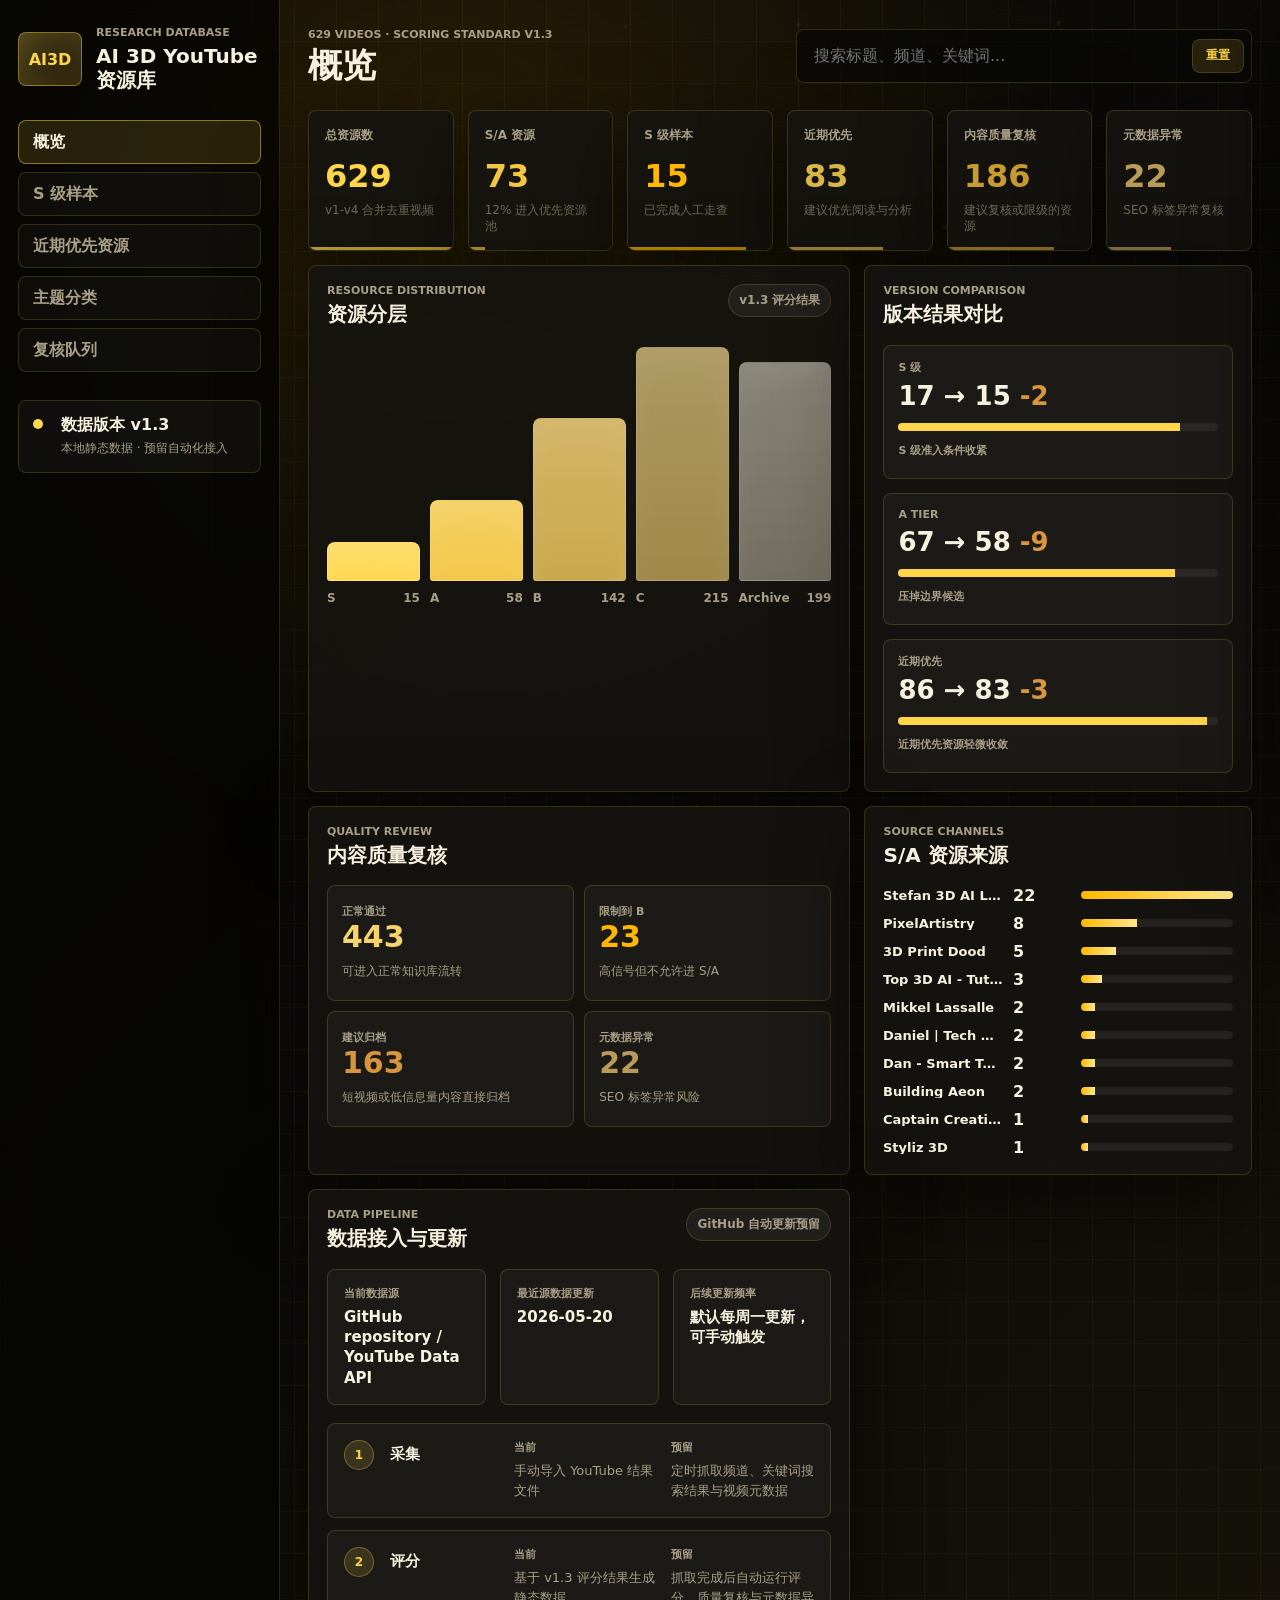
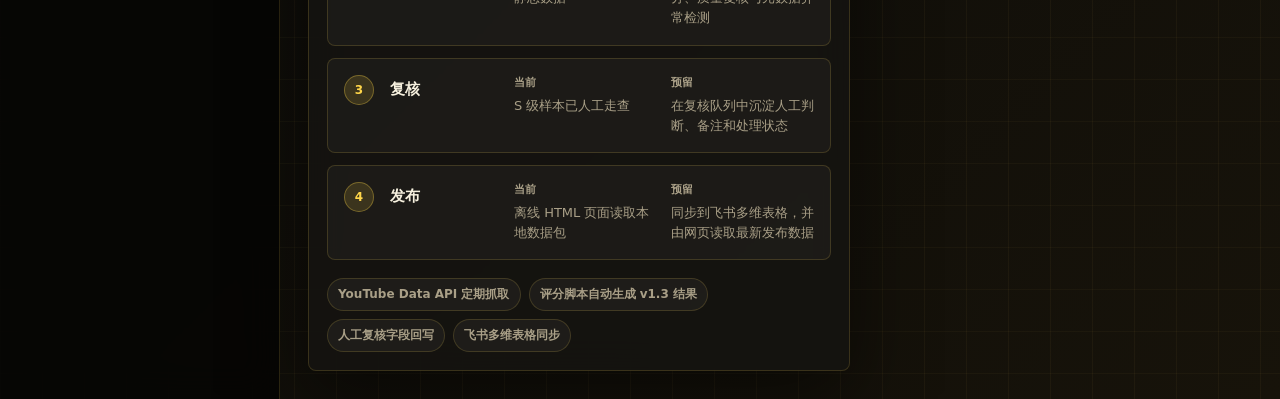
==== deploy-ai3d-youtube-dashboard-v1/index.html @ 367d8037 "Add files via upload" ====
<!doctype html>
<html lang="zh-CN">
  <head>
    <meta charset="UTF-8" />
    <meta name="viewport" content="width=device-width, initial-scale=1.0" />
    <meta name="robots" content="noindex, nofollow" />
    <title>AI 3D YouTube Research Database</title>
    <link rel="stylesheet" href="./assets/styles.css" />
  </head>
  <body>
    <canvas id="signalCanvas" aria-hidden="true"></canvas>

    <div class="shell">
      <aside class="sidebar">
        <div class="brand">
          <div class="brand-mark">AI3D</div>
          <div>
            <p class="eyebrow">Research Database</p>
            <h1>AI 3D YouTube 资源库</h1>
          </div>
        </div>

        <nav class="nav" aria-label="Dashboard sections">
          <button class="nav-item active" data-view="overview">概览</button>
          <button class="nav-item" data-view="tier-s">S 级样本</button>
          <button class="nav-item" data-view="current">近期优先资源</button>
          <button class="nav-item" data-view="map">主题分类</button>
          <button class="nav-item" data-view="review">复核队列</button>
        </nav>

        <div class="signal-panel">
          <span class="pulse"></span>
          <div>
            <strong>数据版本 v1.3</strong>
            <p>本地静态数据 · 预留自动化接入</p>
          </div>
        </div>
      </aside>

      <main class="main">
        <header class="topbar">
          <div>
            <p class="eyebrow">629 videos · scoring standard v1.3</p>
            <h2 id="viewTitle">概览</h2>
          </div>
          <div class="search-wrap">
            <input id="searchInput" type="search" placeholder="搜索标题、频道、关键词..." />
            <button id="resetFilters" title="重置筛选">重置</button>
          </div>
        </header>

        <section class="view active" id="overview">
          <div class="kpi-grid" id="kpiGrid"></div>

          <div class="dashboard-grid">
            <article class="panel panel-wide">
              <div class="panel-head">
                <div>
                  <p class="eyebrow">Resource distribution</p>
                  <h3>资源分层</h3>
                </div>
                <span class="chip">v1.3 评分结果</span>
              </div>
              <div class="tier-stage" id="tierStage"></div>
            </article>

            <article class="panel">
              <div class="panel-head">
                <div>
                  <p class="eyebrow">Version comparison</p>
                  <h3>版本结果对比</h3>
                </div>
              </div>
              <div class="delta-stack" id="deltaStack"></div>
            </article>

            <article class="panel">
              <div class="panel-head">
                <div>
                  <p class="eyebrow">Quality review</p>
                  <h3>内容质量复核</h3>
                </div>
              </div>
              <div class="risk-grid" id="riskGrid"></div>
            </article>

            <article class="panel panel-wide">
              <div class="panel-head">
                <div>
                  <p class="eyebrow">Source channels</p>
                  <h3>S/A 资源来源</h3>
                </div>
              </div>
              <div class="channel-board" id="channelBoard"></div>
            </article>

            <article class="panel panel-wide">
              <div class="panel-head">
                <div>
                  <p class="eyebrow">Data pipeline</p>
                  <h3>数据接入与更新</h3>
                </div>
                <span class="chip" id="pipelineMode">Static</span>
              </div>
              <div class="pipeline-board" id="pipelineBoard"></div>
            </article>

            <article class="panel search-results-panel" id="overviewSearchPanel">
              <div class="panel-head">
                <div>
                  <p class="eyebrow">Search results</p>
                  <h3>检索结果</h3>
                </div>
                <span class="chip" id="overviewSearchCount">0</span>
              </div>
              <div class="card-grid compact-grid" id="overviewSearchGrid"></div>
            </article>
          </div>
        </section>

        <section class="view" id="tier-s">
          <div class="section-intro">
            <div>
              <p class="eyebrow">Validated S-tier samples</p>
              <h3>S 级人工走查样本</h3>
            </div>
            <div class="filter-row" id="sFilters"></div>
          </div>
          <div class="card-grid spotlight-grid" id="sGrid"></div>
        </section>

        <section class="view" id="current">
          <div class="section-intro">
            <div>
              <p class="eyebrow">Priority resources</p>
              <h3>近期优先资源</h3>
            </div>
            <div class="filter-row" id="currentFilters"></div>
          </div>
          <div class="radar-layout">
            <div class="intel-lanes" id="intelLanes"></div>
            <div class="card-grid compact-grid" id="currentGrid"></div>
          </div>
        </section>

        <section class="view" id="map">
          <div class="section-intro">
            <div>
              <p class="eyebrow">Topic taxonomy</p>
              <h3>主题分类</h3>
            </div>
            <span class="chip">点击分类筛选视频</span>
          </div>
          <div class="map-layout">
            <div class="knowledge-map" id="knowledgeMap"></div>
            <div class="card-grid compact-grid" id="mapGrid"></div>
          </div>
        </section>

        <section class="view" id="review">
          <div class="section-intro">
            <div>
              <p class="eyebrow">Review queue</p>
              <h3>内容质量与元数据复核</h3>
            </div>
            <div class="filter-row" id="reviewFilters"></div>
          </div>
          <div class="review-matrix" id="reviewMatrix"></div>
          <div class="card-grid compact-grid" id="reviewGrid"></div>
        </section>
      </main>
    </div>

    <aside class="drawer" id="detailDrawer" aria-hidden="true">
      <button class="drawer-close" id="drawerClose" title="关闭">×</button>
      <div id="drawerContent"></div>
    </aside>

    <script src="./data/dashboard-data.js"></script>
    <script src="./data/automation-config.js"></script>
    <script src="./assets/app.js"></script>
  </body>
</html>
---- deploy-ai3d-youtube-dashboard-v1/assets/styles.css ----
:root {
  color-scheme: dark;
  --bg: #080807;
  --bg-2: #11100d;
  --panel: rgba(21, 20, 16, 0.88);
  --panel-solid: #17150f;
  --line: rgba(255, 214, 91, 0.16);
  --line-strong: rgba(255, 214, 91, 0.32);
  --text: #f7f1df;
  --muted: #a99f87;
  --dim: #726a58;
  --cyan: #ffd64a;
  --amber: #ffb800;
  --red: #d9953d;
  --green: #f6d36b;
  --steel: #c9b27a;
  --violet: #b89b58;
  --shadow: 0 24px 80px rgba(0, 0, 0, 0.52);
  --radius: 8px;
  --font: Inter, ui-sans-serif, system-ui, -apple-system, BlinkMacSystemFont, "Segoe UI", sans-serif;
}

* {
  box-sizing: border-box;
}

html,
body {
  min-height: 100%;
}

body {
  margin: 0;
  overflow-x: hidden;
  background:
    linear-gradient(90deg, rgba(255, 214, 91, 0.045) 1px, transparent 1px),
    linear-gradient(0deg, rgba(255, 214, 91, 0.035) 1px, transparent 1px),
    radial-gradient(circle at 34% 9%, rgba(255, 184, 0, 0.13), transparent 33%),
    linear-gradient(135deg, #050504 0%, #0d0c09 48%, #17130a 100%);
  background-size: 42px 42px, 42px 42px, auto, auto;
  color: var(--text);
  font-family: var(--font);
}

button,
input {
  font: inherit;
}

button {
  color: inherit;
}

#signalCanvas {
  inset: 0;
  opacity: 0.22;
  pointer-events: none;
  position: fixed;
  z-index: 0;
}

.shell {
  display: grid;
  grid-template-columns: 280px minmax(0, 1fr);
  min-height: 100vh;
  position: relative;
  z-index: 1;
}

.sidebar {
  align-content: start;
  backdrop-filter: blur(18px);
  background: rgba(5, 5, 4, 0.82);
  border-right: 1px solid var(--line);
  display: grid;
  gap: 28px;
  min-height: 100vh;
  padding: 26px 18px;
  position: sticky;
  top: 0;
}

.brand {
  align-items: center;
  display: grid;
  gap: 14px;
  grid-template-columns: 64px 1fr;
}

.brand-mark {
  align-items: center;
  background:
    linear-gradient(135deg, rgba(255, 214, 74, 0.22), rgba(255, 184, 0, 0.08)),
    #11100b;
  border: 1px solid rgba(255, 214, 74, 0.42);
  border-radius: var(--radius);
  box-shadow: inset 0 0 28px rgba(255, 214, 74, 0.11);
  color: var(--cyan);
  display: grid;
  font-size: 16px;
  font-weight: 800;
  height: 54px;
  justify-content: center;
  letter-spacing: 0;
}

.eyebrow {
  color: var(--muted);
  font-size: 11px;
  font-weight: 800;
  letter-spacing: 0;
  margin: 0 0 6px;
  text-transform: uppercase;
}

h1,
h2,
h3,
p {
  margin-top: 0;
}

h1 {
  font-size: 20px;
  line-height: 1.18;
  margin-bottom: 0;
}

h2 {
  font-size: 34px;
  line-height: 1.08;
  margin: 0;
}

h3 {
  font-size: 20px;
  line-height: 1.18;
  margin-bottom: 0;
}

.nav {
  display: grid;
  gap: 8px;
}

.nav-item,
.search-wrap button,
.pill,
.drawer-close {
  border: 1px solid var(--line);
  border-radius: var(--radius);
  cursor: pointer;
}

.nav-item {
  background: rgba(255, 255, 255, 0.03);
  color: var(--muted);
  font-weight: 750;
  min-height: 44px;
  padding: 0 14px;
  text-align: left;
  transition: 160ms ease;
}

.nav-item:hover,
.nav-item.active {
  background: rgba(255, 214, 74, 0.13);
  border-color: rgba(255, 214, 74, 0.48);
  color: var(--text);
}

.signal-panel {
  align-items: start;
  background: rgba(255, 255, 255, 0.04);
  border: 1px solid var(--line);
  border-radius: var(--radius);
  display: grid;
  gap: 12px;
  grid-template-columns: 16px 1fr;
  margin-top: auto;
  padding: 14px;
}

.signal-panel p {
  color: var(--muted);
  font-size: 12px;
  line-height: 1.48;
  margin: 4px 0 0;
}

.pulse {
  background: var(--cyan);
  border-radius: 50%;
  height: 10px;
  margin-top: 4px;
  width: 10px;
}

.main {
  min-width: 0;
  padding: 28px;
}

.topbar {
  align-items: center;
  display: flex;
  gap: 20px;
  justify-content: space-between;
  margin-bottom: 26px;
  position: relative;
  z-index: 2;
}

.search-wrap {
  align-items: center;
  background: rgba(8, 8, 7, 0.78);
  border: 1px solid var(--line);
  border-radius: var(--radius);
  display: grid;
  gap: 8px;
  grid-template-columns: minmax(240px, 380px) auto;
  padding: 7px;
  position: relative;
  z-index: 3;
}

.search-wrap input {
  background: transparent;
  border: 0;
  color: var(--text);
  min-height: 38px;
  outline: 0;
  padding: 0 10px;
}

.search-wrap button {
  background: rgba(255, 214, 74, 0.13);
  color: var(--cyan);
  font-size: 12px;
  font-weight: 800;
  height: 34px;
  padding: 0 13px;
}

.view {
  display: none;
}

.view.active {
  display: block;
}

.kpi-grid {
  display: grid;
  gap: 14px;
  grid-template-columns: repeat(6, minmax(0, 1fr));
  margin-bottom: 14px;
}

.kpi,
.panel,
.video-card,
.map-node,
.lane,
.review-tile {
  backdrop-filter: blur(18px);
  background: var(--panel);
  border: 1px solid var(--line);
  border-radius: var(--radius);
  box-shadow: var(--shadow);
}

.kpi {
  min-height: 122px;
  overflow: hidden;
  padding: 16px;
  position: relative;
}

.kpi::after {
  background: currentColor;
  bottom: 0;
  content: "";
  height: 3px;
  left: 0;
  opacity: 0.7;
  position: absolute;
  width: var(--bar, 70%);
}

.kpi small {
  color: var(--muted);
  display: block;
  font-size: 12px;
  font-weight: 750;
  margin-bottom: 16px;
}

.kpi strong {
  display: block;
  font-size: 32px;
  line-height: 1;
}

.kpi span {
  color: var(--dim);
  display: block;
  font-size: 12px;
  line-height: 1.35;
  margin-top: 10px;
}

.dashboard-grid {
  display: grid;
  gap: 14px;
  grid-template-columns: 1.4fr 1fr;
}

.panel {
  min-height: 260px;
  padding: 18px;
}

.panel-wide {
  grid-column: span 1;
}

.panel-head,
.section-intro {
  align-items: start;
  display: flex;
  gap: 16px;
  justify-content: space-between;
  margin-bottom: 18px;
}

.chip {
  background: rgba(255, 255, 255, 0.055);
  border: 1px solid var(--line);
  border-radius: 999px;
  color: var(--muted);
  flex: none;
  font-size: 12px;
  font-weight: 800;
  padding: 7px 10px;
}

.tier-stage {
  align-items: end;
  display: grid;
  gap: 10px;
  grid-template-columns: repeat(5, 1fr);
  min-height: 260px;
}

.tier-bar {
  align-content: end;
  display: grid;
  gap: 10px;
  height: 238px;
}

.tier-column {
  background:
    linear-gradient(180deg, rgba(255, 255, 255, 0.17), rgba(255, 255, 255, 0.03)),
    var(--tone);
  border: 1px solid rgba(255, 255, 255, 0.12);
  border-radius: var(--radius) var(--radius) 3px 3px;
  box-shadow: inset 0 16px 30px rgba(255, 255, 255, 0.06);
  min-height: 12px;
  transition: 180ms ease;
}

.tier-bar:hover .tier-column {
  filter: brightness(1.18);
  transform: translateY(-4px);
}

.tier-label {
  color: var(--muted);
  display: flex;
  font-size: 12px;
  font-weight: 800;
  justify-content: space-between;
}

.delta-stack {
  display: grid;
  gap: 14px;
}

.delta-row {
  background: rgba(255, 255, 255, 0.035);
  border: 1px solid var(--line);
  border-radius: var(--radius);
  padding: 14px;
}

.delta-row strong {
  display: block;
  font-size: 26px;
}

.delta-track {
  background: rgba(255, 255, 255, 0.07);
  border-radius: 999px;
  height: 8px;
  margin-top: 12px;
  overflow: hidden;
}

.delta-fill {
  background: var(--cyan);
  height: 100%;
}

.risk-grid {
  display: grid;
  gap: 10px;
  grid-template-columns: 1fr 1fr;
}

.risk-card {
  background: rgba(255, 255, 255, 0.035);
  border: 1px solid var(--line);
  border-radius: var(--radius);
  min-height: 116px;
  padding: 14px;
}

.risk-card strong {
  display: block;
  font-size: 30px;
}

.risk-card span {
  color: var(--muted);
  display: block;
  font-size: 12px;
  line-height: 1.4;
  margin-top: 9px;
}

.pipeline-board {
  display: grid;
  gap: 18px;
}

.pipeline-summary {
  display: grid;
  gap: 14px;
  grid-template-columns: repeat(3, minmax(0, 1fr));
}

.pipeline-summary div,
.pipeline-step {
  background: rgba(255, 255, 255, 0.035);
  border: 1px solid var(--line);
  border-radius: var(--radius);
  padding: 16px;
}

.pipeline-summary span,
.pipeline-step span {
  color: var(--muted);
  display: block;
  font-size: 11px;
  font-weight: 800;
  margin-bottom: 6px;
}

.pipeline-summary strong {
  display: block;
  font-size: 15px;
  line-height: 1.35;
  overflow-wrap: anywhere;
}

.pipeline-steps {
  display: grid;
  gap: 12px;
  grid-template-columns: 1fr;
}

.pipeline-step {
  align-items: start;
  display: grid;
  gap: 14px;
  grid-template-columns: 32px 110px minmax(0, 1fr) minmax(0, 1fr);
}

.step-index {
  align-items: center;
  background: rgba(255, 214, 74, 0.14);
  border: 1px solid rgba(255, 214, 74, 0.32);
  border-radius: 50%;
  color: var(--cyan);
  display: grid;
  font-size: 12px;
  font-weight: 900;
  height: 30px;
  justify-content: center;
  width: 30px;
}

.pipeline-step strong {
  display: block;
  font-size: 15px;
  line-height: 1.35;
  margin-top: 4px;
}

.pipeline-step p {
  color: var(--muted);
  font-size: 13px;
  line-height: 1.55;
  margin-bottom: 0;
}

.pipeline-step p:last-child {
  margin-bottom: 0;
}

.search-results-panel {
  display: none;
  grid-column: 1 / -1;
}

.search-results-panel.visible {
  display: block;
}

.integration-list {
  display: flex;
  flex-wrap: wrap;
  gap: 8px;
}

.integration-list span {
  background: rgba(255, 255, 255, 0.045);
  border: 1px solid var(--line);
  border-radius: 999px;
  color: var(--muted);
  font-size: 12px;
  font-weight: 800;
  padding: 7px 10px;
}

.channel-board {
  display: grid;
  gap: 9px;
}

.channel-row {
  align-items: center;
  display: grid;
  gap: 10px;
  grid-template-columns: minmax(120px, 1fr) 58px minmax(100px, 220px);
}

.channel-name {
  color: var(--text);
  font-size: 13px;
  font-weight: 750;
  overflow: hidden;
  text-overflow: ellipsis;
  white-space: nowrap;
}

.channel-bar {
  background: rgba(255, 255, 255, 0.07);
  border-radius: 999px;
  height: 8px;
  overflow: hidden;
}

.channel-bar span {
  background: linear-gradient(90deg, var(--amber), #ffe88c);
  display: block;
  height: 100%;
}

.section-intro {
  align-items: center;
  margin-bottom: 18px;
}

.filter-row {
  display: flex;
  flex-wrap: wrap;
  gap: 8px;
  justify-content: flex-end;
}

.pill {
  background: rgba(255, 255, 255, 0.045);
  color: var(--muted);
  font-size: 12px;
  font-weight: 800;
  min-height: 34px;
  padding: 0 12px;
}

.pill.active {
  background: rgba(255, 214, 74, 0.16);
  border-color: rgba(255, 214, 74, 0.5);
  color: var(--text);
}

.card-grid {
  display: grid;
  gap: 14px;
}

.spotlight-grid {
  grid-template-columns: repeat(3, minmax(0, 1fr));
}

.compact-grid {
  grid-template-columns: repeat(3, minmax(0, 1fr));
}

.video-card {
  cursor: pointer;
  display: grid;
  grid-template-rows: auto 1fr;
  min-height: 360px;
  overflow: hidden;
  transition: 170ms ease;
}

.video-card:hover {
  border-color: rgba(255, 214, 74, 0.48);
  transform: translateY(-3px);
}

.thumb {
  aspect-ratio: 16 / 9;
  background:
    linear-gradient(135deg, rgba(255, 214, 74, 0.16), rgba(255, 184, 0, 0.11)),
    #14120c;
  overflow: hidden;
  position: relative;
}

.thumb img {
  display: block;
  height: 100%;
  object-fit: cover;
  opacity: 0.84;
  width: 100%;
}

.thumb::after {
  background: linear-gradient(180deg, transparent 46%, rgba(8, 14, 16, 0.9));
  content: "";
  inset: 0;
  position: absolute;
}

.score-badge {
  background: rgba(4, 9, 10, 0.8);
  border: 1px solid rgba(255, 255, 255, 0.18);
  border-radius: var(--radius);
  color: var(--cyan);
  font-size: 22px;
  font-weight: 900;
  left: 12px;
  padding: 7px 9px;
  position: absolute;
  top: 12px;
  z-index: 2;
}

.tier-badge {
  background: var(--tier);
  border-radius: var(--radius);
  color: #081012;
  font-size: 12px;
  font-weight: 900;
  padding: 6px 8px;
  position: absolute;
  right: 12px;
  top: 12px;
  z-index: 2;
}

.card-body {
  display: grid;
  gap: 12px;
  padding: 15px;
}

.video-title {
  font-size: 16px;
  line-height: 1.32;
  margin: 0;
}

.meta-line {
  color: var(--muted);
  display: flex;
  flex-wrap: wrap;
  font-size: 12px;
  gap: 7px;
}

.tag-line {
  display: flex;
  flex-wrap: wrap;
  gap: 7px;
}

.mini-tag {
  background: rgba(255, 255, 255, 0.055);
  border: 1px solid var(--line);
  border-radius: 999px;
  color: var(--muted);
  font-size: 11px;
  font-weight: 800;
  padding: 5px 7px;
}

.score-bars {
  display: grid;
  gap: 7px;
}

.score-bar {
  display: grid;
  gap: 7px;
  grid-template-columns: 86px 1fr 34px;
  align-items: center;
}

.score-bar span {
  color: var(--muted);
  font-size: 11px;
  font-weight: 800;
}

.bar-shell {
  background: rgba(255, 255, 255, 0.075);
  border-radius: 999px;
  height: 6px;
  overflow: hidden;
}

.bar-fill {
  background: var(--fill);
  height: 100%;
}

.radar-layout,
.map-layout {
  display: grid;
  gap: 14px;
  grid-template-columns: 340px minmax(0, 1fr);
}

.intel-lanes {
  display: grid;
  gap: 12px;
  align-content: start;
}

.lane {
  cursor: pointer;
  min-height: 116px;
  padding: 16px;
}

.lane.active {
  border-color: rgba(255, 214, 74, 0.5);
  box-shadow: 0 0 0 1px rgba(255, 214, 74, 0.28), var(--shadow);
}

.lane strong {
  display: block;
  font-size: 28px;
}

.lane p {
  color: var(--muted);
  font-size: 12px;
  line-height: 1.45;
  margin-bottom: 0;
}

.knowledge-map {
  align-content: start;
  display: grid;
  gap: 12px;
}

.map-node {
  cursor: pointer;
  padding: 16px;
  position: relative;
  overflow: hidden;
}

.map-node.active {
  border-color: rgba(255, 214, 74, 0.5);
}

.map-node::before {
  background: var(--node);
  content: "";
  inset: 0 auto 0 0;
  opacity: 0.88;
  position: absolute;
  width: 5px;
}

.map-node strong {
  display: block;
  font-size: 22px;
}

.map-node p {
  color: var(--muted);
  font-size: 12px;
  line-height: 1.4;
  margin: 7px 0 0;
}

.review-matrix {
  display: grid;
  gap: 14px;
  grid-template-columns: repeat(3, minmax(0, 1fr));
  margin-bottom: 14px;
}

.review-tile {
  min-height: 126px;
  padding: 16px;
}

.review-tile strong {
  display: block;
  font-size: 32px;
}

.review-tile p {
  color: var(--muted);
  font-size: 12px;
  line-height: 1.45;
  margin-bottom: 0;
}

.drawer {
  background: rgba(8, 15, 17, 0.94);
  border-left: 1px solid var(--line-strong);
  box-shadow: -34px 0 80px rgba(0, 0, 0, 0.45);
  height: 100vh;
  max-width: min(560px, 94vw);
  overflow-y: auto;
  padding: 22px;
  position: fixed;
  right: 0;
  top: 0;
  transform: translateX(105%);
  transition: 220ms ease;
  width: 560px;
  z-index: 4;
}

.drawer.open {
  transform: translateX(0);
}

.drawer-close {
  background: rgba(255, 255, 255, 0.06);
  color: var(--text);
  font-size: 28px;
  height: 42px;
  line-height: 1;
  position: sticky;
  top: 0;
  width: 42px;
  z-index: 5;
}

.drawer-hero {
  border-radius: var(--radius);
  margin: 12px 0 18px;
  overflow: hidden;
}

.drawer-hero img {
  display: block;
  width: 100%;
}

.drawer h3 {
  font-size: 25px;
  line-height: 1.22;
  margin-bottom: 12px;
}

.drawer-section {
  border-top: 1px solid var(--line);
  padding: 16px 0;
}

.drawer-section p {
  color: var(--muted);
  font-size: 13px;
  line-height: 1.6;
  margin-bottom: 0;
}

.metric-pair {
  display: grid;
  gap: 8px;
  grid-template-columns: repeat(3, 1fr);
}

.metric-pair div {
  background: rgba(255, 255, 255, 0.045);
  border: 1px solid var(--line);
  border-radius: var(--radius);
  padding: 12px;
}

.metric-pair strong {
  display: block;
  font-size: 22px;
}

.metric-pair span {
  color: var(--muted);
  font-size: 11px;
  font-weight: 800;
}

.open-link {
  background: var(--cyan);
  border-radius: var(--radius);
  color: #090806;
  display: inline-block;
  font-weight: 900;
  margin-top: 14px;
  padding: 11px 13px;
  text-decoration: none;
}

@media (max-width: 1180px) {
  .shell {
    grid-template-columns: 1fr;
  }

  .sidebar {
    min-height: auto;
    position: relative;
  }

  .nav {
    grid-template-columns: repeat(5, minmax(120px, 1fr));
    overflow-x: auto;
  }

  .signal-panel {
    margin-top: 0;
  }

  .kpi-grid,
  .spotlight-grid,
  .compact-grid {
    grid-template-columns: repeat(2, minmax(0, 1fr));
  }

  .dashboard-grid,
  .radar-layout,
  .map-layout,
  .pipeline-summary {
    grid-template-columns: 1fr;
  }
}

@media (max-width: 720px) {
  .main,
  .sidebar {
    padding: 18px;
  }

  .topbar,
  .section-intro,
  .panel-head {
    align-items: stretch;
    flex-direction: column;
  }

  .search-wrap {
    grid-template-columns: 1fr auto;
  }

  .kpi-grid,
  .spotlight-grid,
  .compact-grid,
  .review-matrix,
  .pipeline-steps {
    grid-template-columns: 1fr;
  }

  .pipeline-step {
    grid-template-columns: 32px 1fr;
  }

  .pipeline-step > div:not(.step-index),
  .pipeline-step > strong {
    grid-column: 2;
  }

  .tier-stage {
    grid-template-columns: 1fr;
  }

  .tier-bar {
    height: auto;
    grid-template-columns: 72px 1fr;
    align-items: center;
  }

  .tier-column {
    height: 18px !important;
  }
}
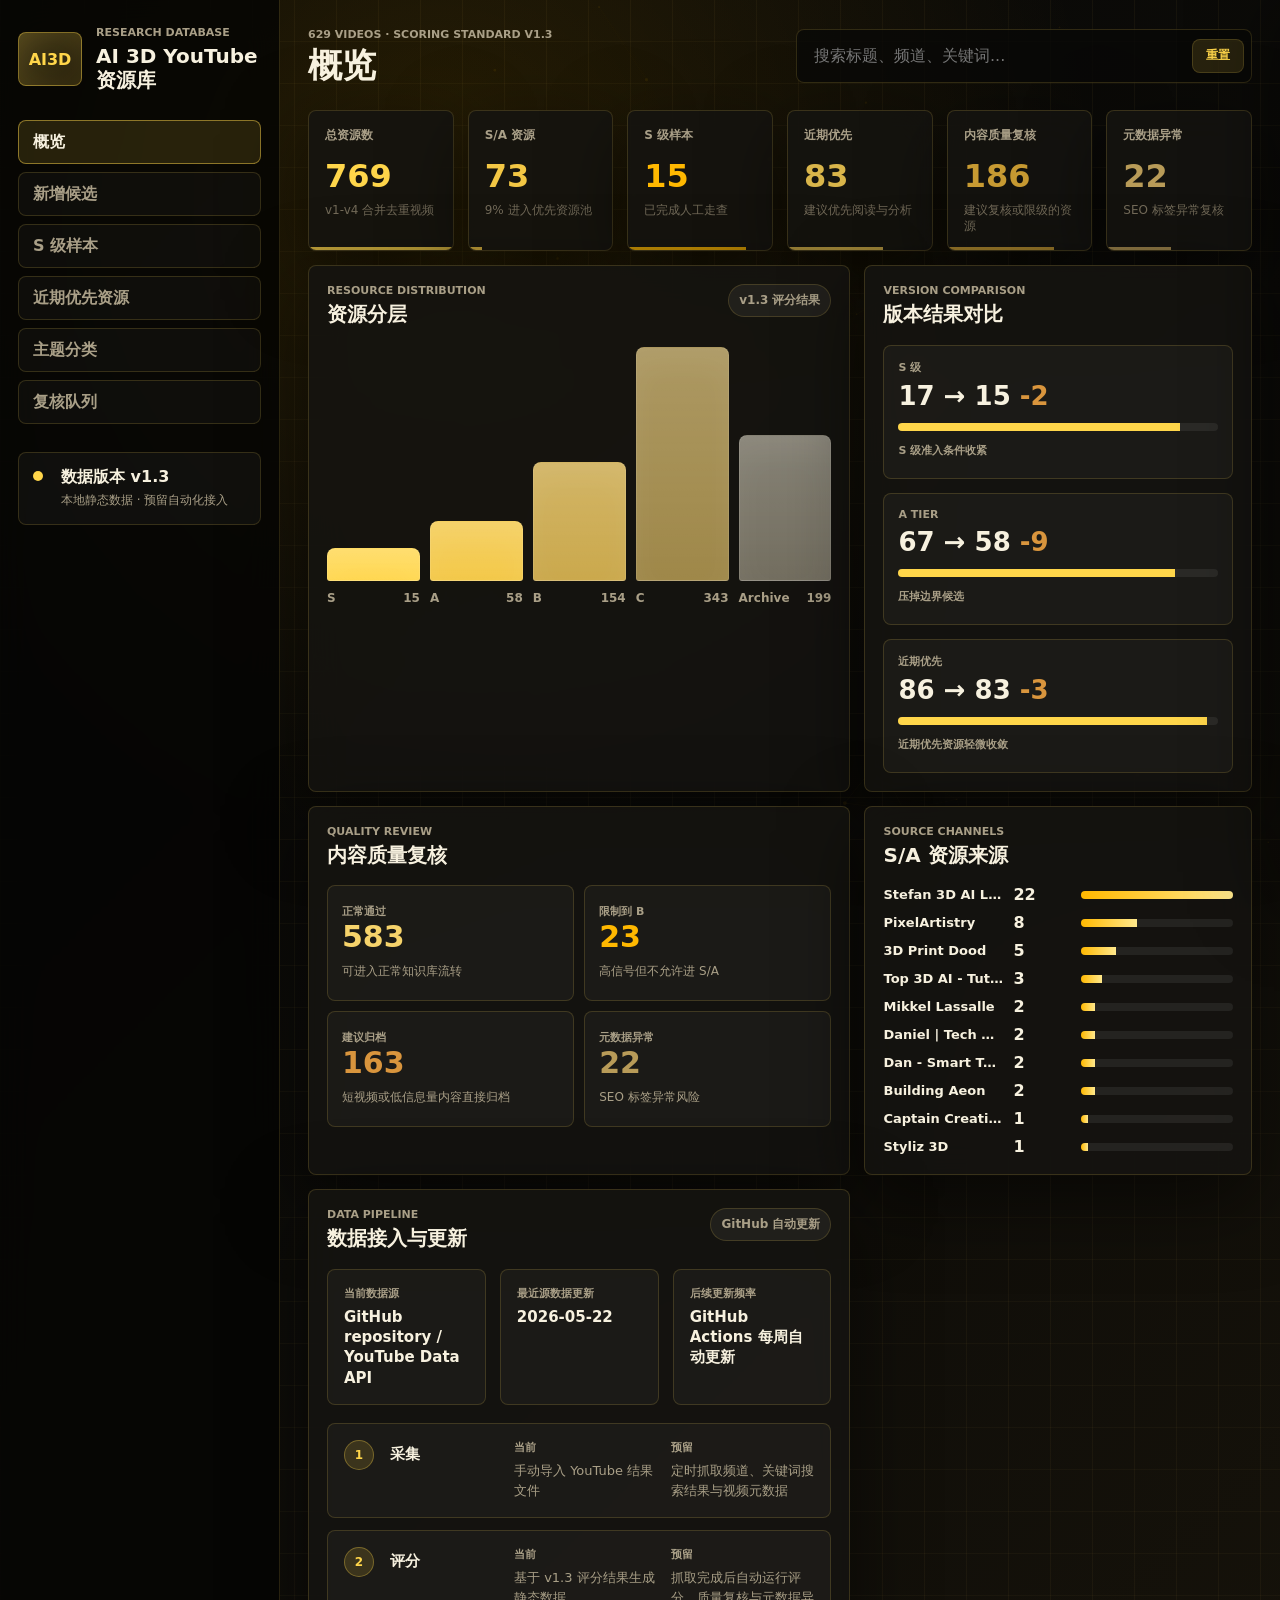
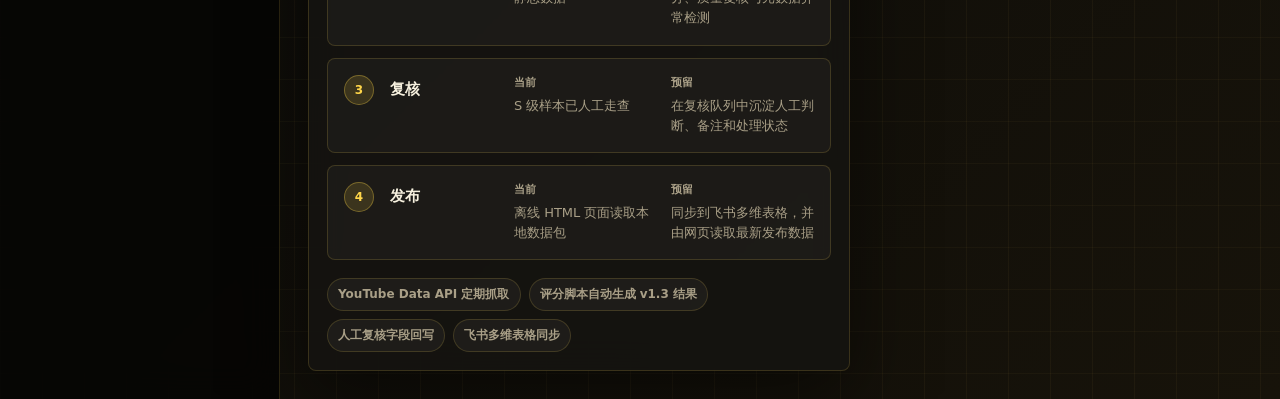
==== commit 11d70d7c: "Update index.html" ====
--- a/deploy-ai3d-youtube-dashboard-v1/index.html
+++ b/deploy-ai3d-youtube-dashboard-v1/index.html
@@ -22,6 +22,7 @@
 
         <nav class="nav" aria-label="Dashboard sections">
           <button class="nav-item active" data-view="overview">概览</button>
+          <button class="nav-item" data-view="new">新增候选</button>
           <button class="nav-item" data-view="tier-s">S 级样本</button>
           <button class="nav-item" data-view="current">近期优先资源</button>
           <button class="nav-item" data-view="map">主题分类</button>
@@ -129,6 +130,18 @@
           <div class="card-grid spotlight-grid" id="sGrid"></div>
         </section>
 
+        <section class="view" id="new">
+          <div class="section-intro">
+            <div>
+              <p class="eyebrow">New candidates</p>
+              <h3>自动更新新增候选</h3>
+            </div>
+            <div class="filter-row" id="newFilters"></div>
+          </div>
+          <div class="review-matrix" id="newMatrix"></div>
+          <div class="card-grid compact-grid" id="newGrid"></div>
+        </section>
+
         <section class="view" id="current">
           <div class="section-intro">
             <div>
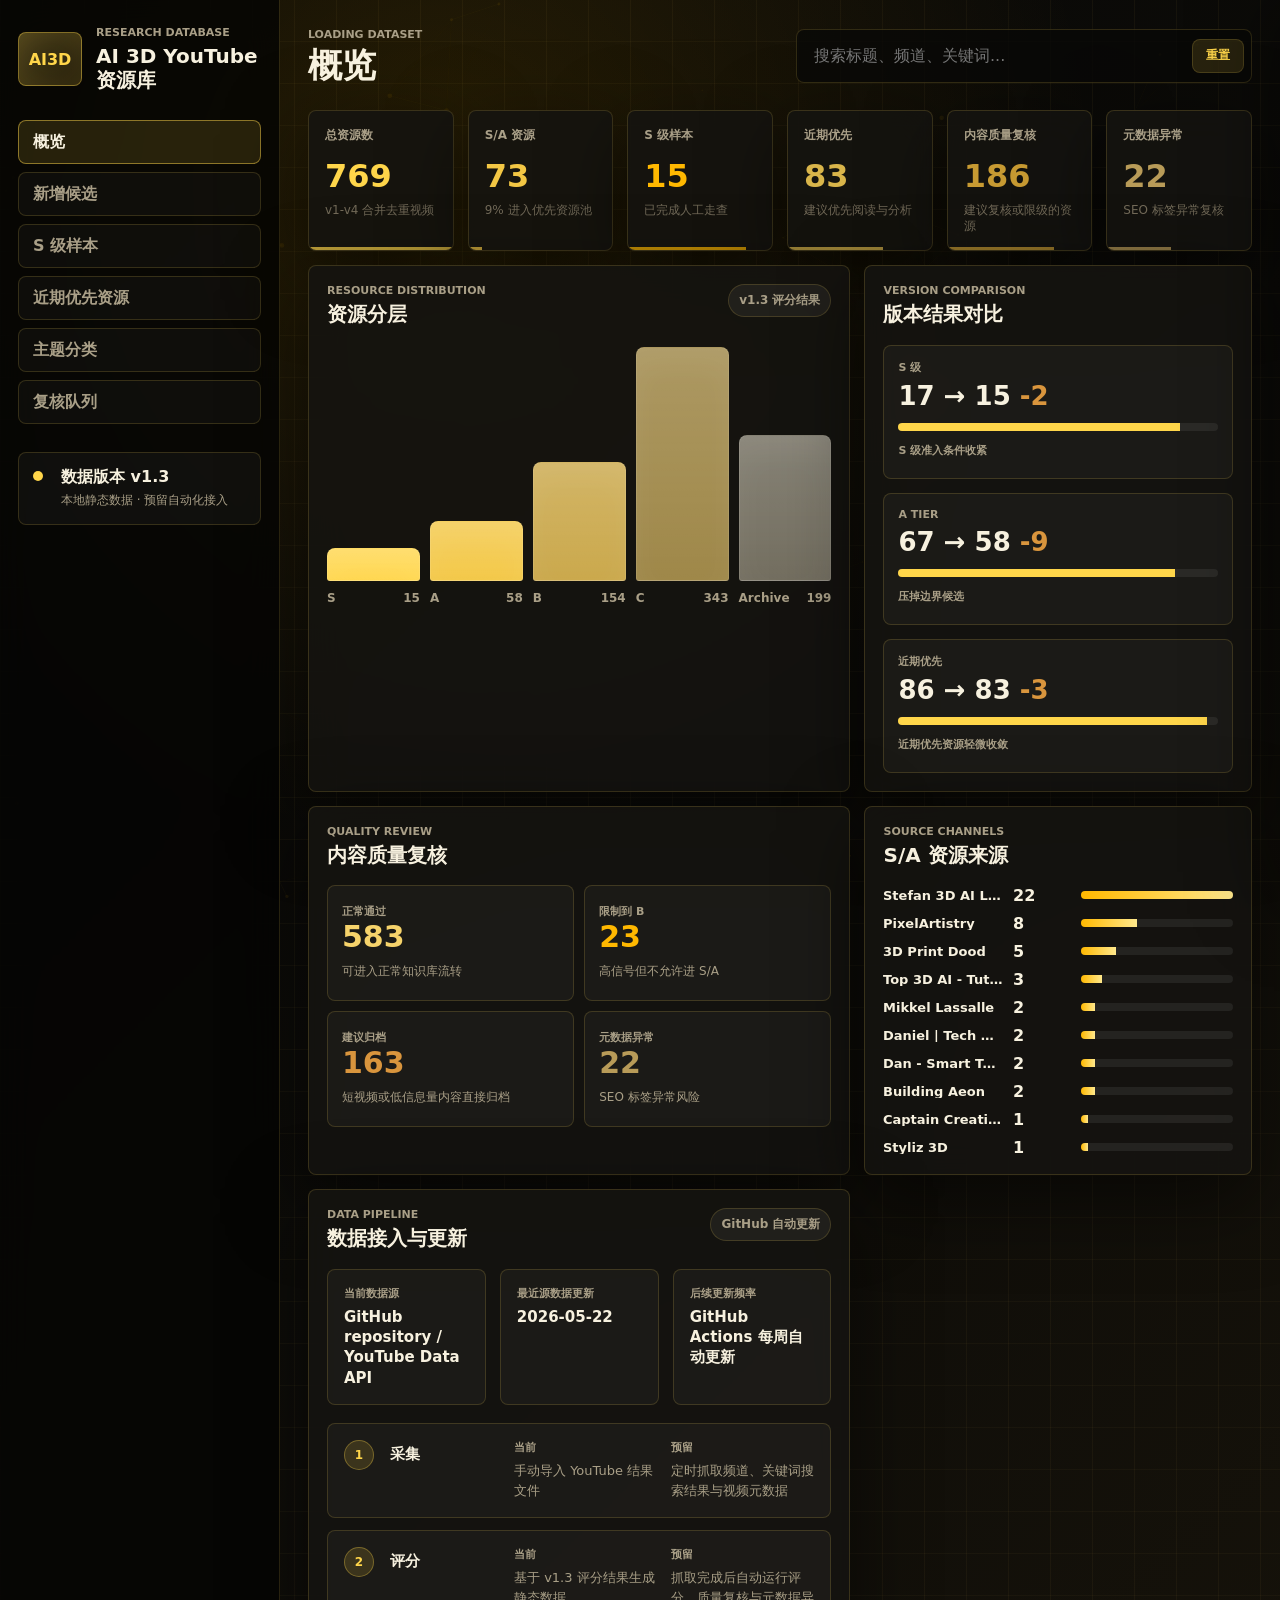
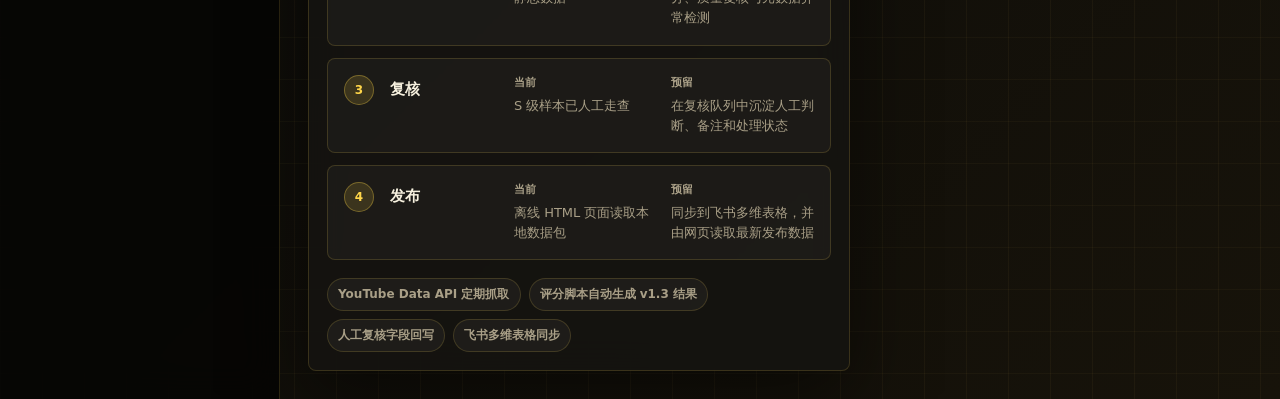
==== commit 977e3972: "Update index.html" ====
--- a/deploy-ai3d-youtube-dashboard-v1/index.html
+++ b/deploy-ai3d-youtube-dashboard-v1/index.html
@@ -41,8 +41,9 @@
       <main class="main">
         <header class="topbar">
           <div>
-            <p class="eyebrow">629 videos · scoring standard v1.3</p>
+            <p class="eyebrow" id="datasetMeta">Loading dataset</p>
             <h2 id="viewTitle">概览</h2>
+            <div class="run-meta" id="runMeta" aria-label="数据更新时间"></div>
           </div>
           <div class="search-wrap">
             <input id="searchInput" type="search" placeholder="搜索标题、频道、关键词..." />
--- a/deploy-ai3d-youtube-dashboard-v1/assets/styles.css
+++ b/deploy-ai3d-youtube-dashboard-v1/assets/styles.css
@@ -721,6 +721,12 @@
   padding: 5px 7px;
 }
 
+.new-candidate-tag {
+  background: rgba(255, 214, 74, 0.16);
+  border-color: rgba(255, 214, 74, 0.4);
+  color: var(--text);
+}
+
 .score-bars {
   display: grid;
   gap: 7px;
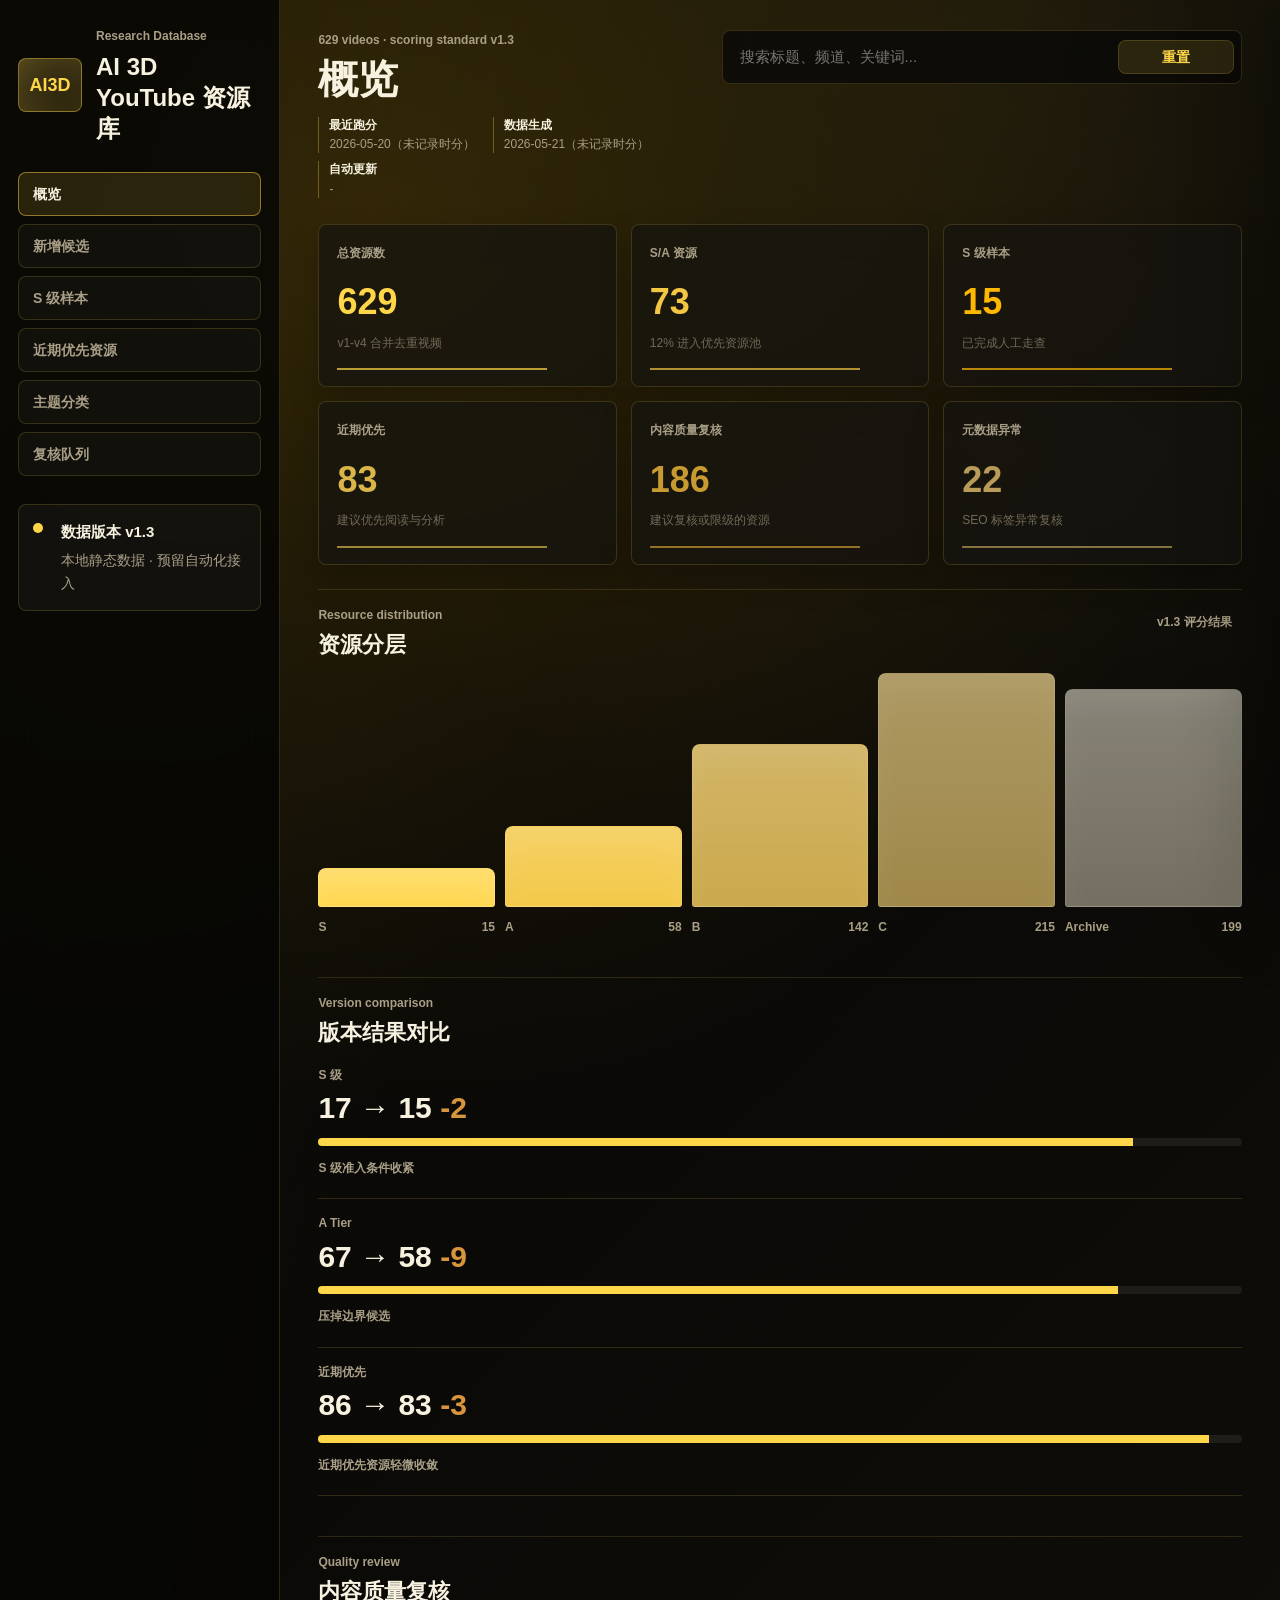
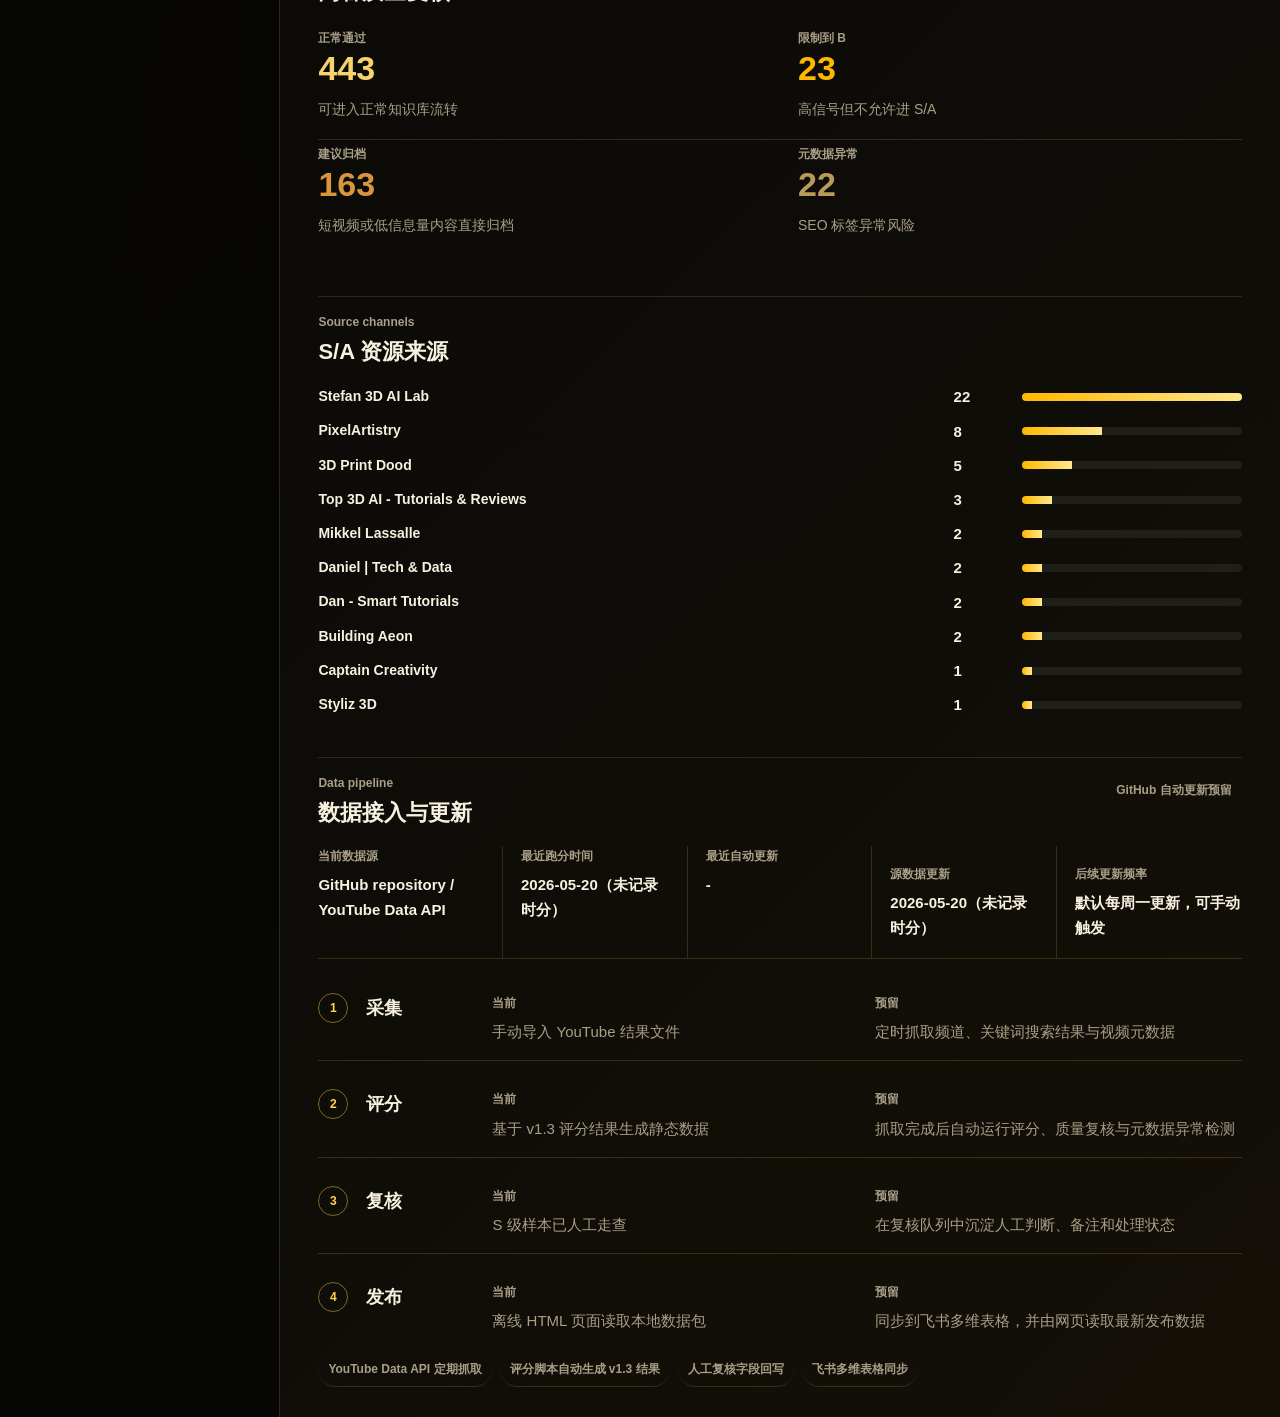
==== commit 2b1ad52a: "Add files via upload" ====
--- a/deploy-ai3d-youtube-dashboard-v1/index.html
+++ b/deploy-ai3d-youtube-dashboard-v1/index.html
@@ -140,6 +140,21 @@
             <div class="filter-row" id="newFilters"></div>
           </div>
           <div class="review-matrix" id="newMatrix"></div>
+          <div class="workload-strip" id="newWorkload"></div>
+          <div class="review-export">
+            <div>
+              <p class="eyebrow">Manual review draft</p>
+              <h3>本轮人工标记</h3>
+              <p>点击候选卡片上的按钮后，这里会生成待复核清单和可合并到 manual-review.json 的记录。</p>
+            </div>
+            <div class="review-export-actions">
+              <span id="reviewDraftCount">0 条</span>
+              <button id="exportReviewDecisions" type="button">导出 JSON</button>
+              <button id="clearReviewDecisions" type="button">清空本轮</button>
+            </div>
+          </div>
+          <div class="review-focus-list" id="reviewFocusList"></div>
+          <pre class="review-draft" id="reviewDraft">尚未标记候选。</pre>
           <div class="card-grid compact-grid" id="newGrid"></div>
         </section>
 
--- a/deploy-ai3d-youtube-dashboard-v1/assets/styles.css
+++ b/deploy-ai3d-youtube-dashboard-v1/assets/styles.css
@@ -15,10 +15,24 @@
   --green: #f6d36b;
   --steel: #c9b27a;
   --violet: #b89b58;
-  --shadow: 0 24px 80px rgba(0, 0, 0, 0.52);
+  --shadow: 0 18px 42px rgba(0, 0, 0, 0.34);
   --radius: 8px;
-  --font: Inter, ui-sans-serif, system-ui, -apple-system, BlinkMacSystemFont, "Segoe UI", sans-serif;
-}
+  --font: -apple-system, BlinkMacSystemFont, "SF Pro Display", "SF Pro Text", "PingFang SC", "Hiragino Sans GB", "Helvetica Neue", Arial, sans-serif;
+  --type-display: 40px;
+  --type-h1: 24px;
+  --type-h2: 22px;
+  --type-h3: 18px;
+  --type-body: 15px;
+  --type-body-sm: 14px;
+  --type-caption: 12px;
+  --type-label: 12px;
+  --type-button: 14px;
+  --leading-tight: 1.16;
+  --leading-heading: 1.28;
+  --leading-body: 1.68;
+  --leading-caption: 1.45;
+}
+
 
 * {
   box-sizing: border-box;
@@ -33,14 +47,20 @@
   margin: 0;
   overflow-x: hidden;
   background:
-    linear-gradient(90deg, rgba(255, 214, 91, 0.045) 1px, transparent 1px),
-    linear-gradient(0deg, rgba(255, 214, 91, 0.035) 1px, transparent 1px),
-    radial-gradient(circle at 34% 9%, rgba(255, 184, 0, 0.13), transparent 33%),
-    linear-gradient(135deg, #050504 0%, #0d0c09 48%, #17130a 100%);
-  background-size: 42px 42px, 42px 42px, auto, auto;
+    radial-gradient(circle at 28% 8%, rgba(255, 184, 0, 0.14), transparent 30%),
+    radial-gradient(circle at 78% 0%, rgba(255, 214, 74, 0.08), transparent 28%),
+    linear-gradient(110deg, rgba(255, 214, 74, 0.055), transparent 34%),
+    linear-gradient(135deg, #050504 0%, #0c0b08 52%, #141008 100%);
   color: var(--text);
   font-family: var(--font);
-}
+  font-size: var(--type-body);
+  line-height: var(--leading-body);
+  text-align: left;
+  -moz-osx-font-smoothing: grayscale;
+  -webkit-font-smoothing: antialiased;
+  text-rendering: optimizeLegibility;
+}
+
 
 button,
 input {
@@ -49,11 +69,12 @@
 
 button {
   color: inherit;
+  line-height: var(--leading-tight);
 }
 
 #signalCanvas {
   inset: 0;
-  opacity: 0.22;
+  opacity: 0.1;
   pointer-events: none;
   position: fixed;
   z-index: 0;
@@ -97,8 +118,8 @@
   box-shadow: inset 0 0 28px rgba(255, 214, 74, 0.11);
   color: var(--cyan);
   display: grid;
-  font-size: 16px;
-  font-weight: 800;
+  font-size: var(--type-h3);
+  font-weight: 850;
   height: 54px;
   justify-content: center;
   letter-spacing: 0;
@@ -106,11 +127,11 @@
 
 .eyebrow {
   color: var(--muted);
-  font-size: 11px;
-  font-weight: 800;
+  font-size: var(--type-caption);
+  font-weight: 760;
   letter-spacing: 0;
   margin: 0 0 6px;
-  text-transform: uppercase;
+  text-transform: none;
 }
 
 h1,
@@ -121,20 +142,23 @@
 }
 
 h1 {
-  font-size: 20px;
-  line-height: 1.18;
+  font-size: var(--type-h1);
+  font-weight: 780;
+  line-height: var(--leading-heading);
   margin-bottom: 0;
 }
 
 h2 {
-  font-size: 34px;
-  line-height: 1.08;
+  font-size: var(--type-display);
+  font-weight: 820;
+  line-height: var(--leading-tight);
   margin: 0;
 }
 
 h3 {
-  font-size: 20px;
-  line-height: 1.18;
+  font-size: var(--type-h2);
+  font-weight: 760;
+  line-height: var(--leading-heading);
   margin-bottom: 0;
 }
 
@@ -155,7 +179,8 @@
 .nav-item {
   background: rgba(255, 255, 255, 0.03);
   color: var(--muted);
-  font-weight: 750;
+  font-size: var(--type-button);
+  font-weight: 720;
   min-height: 44px;
   padding: 0 14px;
   text-align: left;
@@ -183,8 +208,8 @@
 
 .signal-panel p {
   color: var(--muted);
-  font-size: 12px;
-  line-height: 1.48;
+  font-size: var(--type-body-sm);
+  line-height: var(--leading-body);
   margin: 4px 0 0;
 }
 
@@ -198,14 +223,14 @@
 
 .main {
   min-width: 0;
-  padding: 28px;
+  padding: 30px clamp(28px, 3vw, 52px);
 }
 
 .topbar {
-  align-items: center;
-  display: flex;
-  gap: 20px;
-  justify-content: space-between;
+  align-items: flex-start;
+  display: grid;
+  gap: 24px;
+  grid-template-columns: minmax(0, 1fr) minmax(340px, 520px);
   margin-bottom: 26px;
   position: relative;
   z-index: 2;
@@ -224,10 +249,36 @@
   z-index: 3;
 }
 
+.run-meta {
+  display: flex;
+  flex-wrap: wrap;
+  gap: 8px 18px;
+  margin-top: 14px;
+  max-width: 780px;
+}
+
+.run-meta span {
+  border-left: 1px solid var(--line-strong);
+  color: var(--muted);
+  font-size: var(--type-caption);
+  line-height: var(--leading-caption);
+  padding-left: 10px;
+}
+
+.run-meta b {
+  color: var(--text);
+  display: block;
+  font-size: var(--type-label);
+  font-weight: 760;
+  margin-bottom: 2px;
+}
+
 .search-wrap input {
   background: transparent;
   border: 0;
   color: var(--text);
+  font-size: var(--type-body);
+  line-height: var(--leading-body);
   min-height: 38px;
   outline: 0;
   padding: 0 10px;
@@ -236,8 +287,8 @@
 .search-wrap button {
   background: rgba(255, 214, 74, 0.13);
   color: var(--cyan);
-  font-size: 12px;
-  font-weight: 800;
+  font-size: var(--type-button);
+  font-weight: 760;
   height: 34px;
   padding: 0 13px;
 }
@@ -253,16 +304,13 @@
 .kpi-grid {
   display: grid;
   gap: 14px;
-  grid-template-columns: repeat(6, minmax(0, 1fr));
-  margin-bottom: 14px;
-}
-
-.kpi,
-.panel,
+  grid-template-columns: repeat(3, minmax(0, 1fr));
+  margin-bottom: 40px;
+}
+
 .video-card,
 .map-node,
-.lane,
-.review-tile {
+.lane {
   backdrop-filter: blur(18px);
   background: var(--panel);
   border: 1px solid var(--line);
@@ -271,54 +319,77 @@
 }
 
 .kpi {
-  min-height: 122px;
+  backdrop-filter: blur(18px);
+  background: rgba(21, 20, 16, 0.72);
+  border: 1px solid var(--line);
+  border-radius: var(--radius);
+  box-shadow: 0 14px 32px rgba(0, 0, 0, 0.22);
+  min-height: 142px;
   overflow: hidden;
-  padding: 16px;
+  padding: 18px;
   position: relative;
+}
+
+.kpi:last-child {
+  border-right: 1px solid var(--line);
 }
 
 .kpi::after {
   background: currentColor;
-  bottom: 0;
+  bottom: 16px;
   content: "";
-  height: 3px;
-  left: 0;
+  height: 2px;
+  left: 18px;
   opacity: 0.7;
   position: absolute;
-  width: var(--bar, 70%);
+  width: min(210px, calc(100% - 36px));
 }
 
 .kpi small {
   color: var(--muted);
   display: block;
-  font-size: 12px;
-  font-weight: 750;
-  margin-bottom: 16px;
+  font-size: var(--type-label);
+  font-weight: 720;
+  margin-bottom: 18px;
 }
 
 .kpi strong {
   display: block;
-  font-size: 32px;
-  line-height: 1;
+  font-size: 36px;
+  line-height: var(--leading-tight);
 }
 
 .kpi span {
   color: var(--dim);
   display: block;
-  font-size: 12px;
-  line-height: 1.35;
-  margin-top: 10px;
+  font-size: var(--type-caption);
+  line-height: var(--leading-caption);
+  margin-top: 12px;
+  padding-bottom: 16px;
 }
 
 .dashboard-grid {
   display: grid;
-  gap: 14px;
-  grid-template-columns: 1.4fr 1fr;
+  column-gap: 56px;
+  row-gap: 56px;
+  grid-template-columns: minmax(620px, 1.28fr) minmax(360px, 0.72fr);
 }
 
 .panel {
-  min-height: 260px;
-  padding: 18px;
+  min-height: 0;
+  padding: 0;
+  position: relative;
+}
+
+.panel::before {
+  background: var(--line);
+  content: "";
+  height: 1px;
+  left: 0;
+  opacity: 0.85;
+  position: absolute;
+  right: 0;
+  top: -16px;
 }
 
 .panel-wide {
@@ -334,14 +405,20 @@
   margin-bottom: 18px;
 }
 
+.panel-head > div,
+.section-intro > div,
+.topbar > div:first-child {
+  max-width: 720px;
+}
+
 .chip {
-  background: rgba(255, 255, 255, 0.055);
-  border: 1px solid var(--line);
+  background: transparent;
+  border: 0;
   border-radius: 999px;
   color: var(--muted);
   flex: none;
-  font-size: 12px;
-  font-weight: 800;
+  font-size: var(--type-label);
+  font-weight: 720;
   padding: 7px 10px;
 }
 
@@ -379,26 +456,29 @@
 .tier-label {
   color: var(--muted);
   display: flex;
-  font-size: 12px;
-  font-weight: 800;
+  font-size: var(--type-label);
+  font-weight: 720;
   justify-content: space-between;
 }
 
 .delta-stack {
   display: grid;
-  gap: 14px;
+  gap: 0;
 }
 
 .delta-row {
-  background: rgba(255, 255, 255, 0.035);
-  border: 1px solid var(--line);
-  border-radius: var(--radius);
-  padding: 14px;
+  border-bottom: 1px solid var(--line);
+  padding: 14px 0;
+}
+
+.delta-row:first-child {
+  padding-top: 0;
 }
 
 .delta-row strong {
   display: block;
-  font-size: 26px;
+  font-size: 30px;
+  line-height: var(--leading-tight);
 }
 
 .delta-track {
@@ -416,28 +496,41 @@
 
 .risk-grid {
   display: grid;
-  gap: 10px;
+  gap: 0;
   grid-template-columns: 1fr 1fr;
 }
 
 .risk-card {
-  background: rgba(255, 255, 255, 0.035);
-  border: 1px solid var(--line);
-  border-radius: var(--radius);
+  border-bottom: 1px solid var(--line);
   min-height: 116px;
-  padding: 14px;
+  padding: 0 18px 18px 0;
+}
+
+.risk-card:nth-child(2n) {
+  padding-left: 18px;
+  padding-right: 0;
+}
+
+.risk-card:nth-child(-n + 2) {
+  padding-top: 0;
+}
+
+.risk-card:nth-last-child(-n + 2) {
+  border-bottom: 0;
+  padding-bottom: 0;
 }
 
 .risk-card strong {
   display: block;
-  font-size: 30px;
+  font-size: 34px;
+  line-height: var(--leading-tight);
 }
 
 .risk-card span {
   color: var(--muted);
   display: block;
-  font-size: 12px;
-  line-height: 1.4;
+  font-size: var(--type-body-sm);
+  line-height: var(--leading-body);
   margin-top: 9px;
 }
 
@@ -448,31 +541,50 @@
 
 .pipeline-summary {
   display: grid;
-  gap: 14px;
-  grid-template-columns: repeat(3, minmax(0, 1fr));
+  border-bottom: 1px solid var(--line);
+  gap: 0;
+  grid-template-columns: repeat(auto-fit, minmax(180px, 1fr));
 }
 
 .pipeline-summary div,
 .pipeline-step {
-  background: rgba(255, 255, 255, 0.035);
-  border: 1px solid var(--line);
-  border-radius: var(--radius);
-  padding: 16px;
+  background: transparent;
+  border: 0;
+  border-radius: 0;
+  padding: 0;
+}
+
+.pipeline-summary div {
+  border-right: 1px solid var(--line);
+  padding: 0 18px 18px 0;
+}
+
+.pipeline-summary div + div {
+  padding-left: 18px;
+}
+
+.pipeline-summary div:last-child {
+  border-right: 0;
+  padding-right: 0;
+}
+
+.pipeline-summary div:nth-child(n + 4) {
+  padding-top: 18px;
 }
 
 .pipeline-summary span,
 .pipeline-step span {
   color: var(--muted);
   display: block;
-  font-size: 11px;
-  font-weight: 800;
+  font-size: var(--type-label);
+  font-weight: 720;
   margin-bottom: 6px;
 }
 
 .pipeline-summary strong {
   display: block;
-  font-size: 15px;
-  line-height: 1.35;
+  font-size: var(--type-body);
+  line-height: var(--leading-body);
   overflow-wrap: anywhere;
 }
 
@@ -485,19 +597,26 @@
 .pipeline-step {
   align-items: start;
   display: grid;
-  gap: 14px;
+  border-bottom: 1px solid var(--line);
+  gap: 16px;
   grid-template-columns: 32px 110px minmax(0, 1fr) minmax(0, 1fr);
+  padding: 16px 0;
+}
+
+.pipeline-step:last-child {
+  border-bottom: 0;
+  padding-bottom: 0;
 }
 
 .step-index {
   align-items: center;
-  background: rgba(255, 214, 74, 0.14);
-  border: 1px solid rgba(255, 214, 74, 0.32);
+  background: transparent;
+  border: 1px solid rgba(255, 214, 74, 0.46);
   border-radius: 50%;
   color: var(--cyan);
   display: grid;
-  font-size: 12px;
-  font-weight: 900;
+  font-size: var(--type-label);
+  font-weight: 820;
   height: 30px;
   justify-content: center;
   width: 30px;
@@ -505,15 +624,15 @@
 
 .pipeline-step strong {
   display: block;
-  font-size: 15px;
-  line-height: 1.35;
+  font-size: var(--type-h3);
+  line-height: var(--leading-heading);
   margin-top: 4px;
 }
 
 .pipeline-step p {
   color: var(--muted);
-  font-size: 13px;
-  line-height: 1.55;
+  font-size: var(--type-body);
+  line-height: var(--leading-body);
   margin-bottom: 0;
 }
 
@@ -537,12 +656,13 @@
 }
 
 .integration-list span {
-  background: rgba(255, 255, 255, 0.045);
-  border: 1px solid var(--line);
+  background: transparent;
+  border: 0;
+  border-bottom: 1px solid var(--line);
   border-radius: 999px;
   color: var(--muted);
-  font-size: 12px;
-  font-weight: 800;
+  font-size: var(--type-label);
+  font-weight: 720;
   padding: 7px 10px;
 }
 
@@ -560,8 +680,8 @@
 
 .channel-name {
   color: var(--text);
-  font-size: 13px;
-  font-weight: 750;
+  font-size: var(--type-body-sm);
+  font-weight: 680;
   overflow: hidden;
   text-overflow: ellipsis;
   white-space: nowrap;
@@ -581,7 +701,7 @@
 }
 
 .section-intro {
-  align-items: center;
+  align-items: flex-start;
   margin-bottom: 18px;
 }
 
@@ -589,42 +709,44 @@
   display: flex;
   flex-wrap: wrap;
   gap: 8px;
-  justify-content: flex-end;
+  justify-content: flex-start;
+  max-width: 520px;
 }
 
 .pill {
-  background: rgba(255, 255, 255, 0.045);
-  color: var(--muted);
-  font-size: 12px;
-  font-weight: 800;
+  background: rgba(255, 255, 255, 0.035);
+  border-color: rgba(255, 214, 91, 0.2);
+  color: var(--muted);
+  font-size: var(--type-button);
+  font-weight: 720;
   min-height: 34px;
   padding: 0 12px;
 }
 
 .pill.active {
-  background: rgba(255, 214, 74, 0.16);
-  border-color: rgba(255, 214, 74, 0.5);
+  background: rgba(255, 214, 74, 0.13);
+  border-color: rgba(255, 214, 74, 0.45);
   color: var(--text);
 }
 
 .card-grid {
   display: grid;
-  gap: 14px;
+  gap: 24px;
 }
 
 .spotlight-grid {
-  grid-template-columns: repeat(3, minmax(0, 1fr));
+  grid-template-columns: repeat(auto-fit, minmax(340px, 1fr));
 }
 
 .compact-grid {
-  grid-template-columns: repeat(3, minmax(0, 1fr));
+  grid-template-columns: repeat(auto-fit, minmax(320px, 1fr));
 }
 
 .video-card {
   cursor: pointer;
   display: grid;
   grid-template-rows: auto 1fr;
-  min-height: 360px;
+  min-height: 380px;
   overflow: hidden;
   transition: 170ms ease;
 }
@@ -663,8 +785,8 @@
   border: 1px solid rgba(255, 255, 255, 0.18);
   border-radius: var(--radius);
   color: var(--cyan);
-  font-size: 22px;
-  font-weight: 900;
+  font-size: var(--type-h2);
+  font-weight: 850;
   left: 12px;
   padding: 7px 9px;
   position: absolute;
@@ -676,8 +798,8 @@
   background: var(--tier);
   border-radius: var(--radius);
   color: #081012;
-  font-size: 12px;
-  font-weight: 900;
+  font-size: var(--type-label);
+  font-weight: 820;
   padding: 6px 8px;
   position: absolute;
   right: 12px;
@@ -688,12 +810,14 @@
 .card-body {
   display: grid;
   gap: 12px;
+  justify-items: start;
   padding: 15px;
 }
 
 .video-title {
-  font-size: 16px;
-  line-height: 1.32;
+  font-size: var(--type-h3);
+  font-weight: 740;
+  line-height: var(--leading-heading);
   margin: 0;
 }
 
@@ -701,7 +825,8 @@
   color: var(--muted);
   display: flex;
   flex-wrap: wrap;
-  font-size: 12px;
+  font-size: var(--type-caption);
+  line-height: var(--leading-caption);
   gap: 7px;
 }
 
@@ -716,8 +841,8 @@
   border: 1px solid var(--line);
   border-radius: 999px;
   color: var(--muted);
-  font-size: 11px;
-  font-weight: 800;
+  font-size: var(--type-label);
+  font-weight: 720;
   padding: 5px 7px;
 }
 
@@ -727,6 +852,67 @@
   color: var(--text);
 }
 
+.decision-tag {
+  background: rgba(246, 211, 107, 0.18);
+  border-color: rgba(246, 211, 107, 0.44);
+  color: var(--text);
+}
+
+.suggestion-line {
+  border-left: 2px solid rgba(255, 214, 74, 0.48);
+  display: grid;
+  gap: 3px;
+  padding-left: 10px;
+}
+
+.suggestion-line b {
+  color: var(--text);
+  font-size: var(--type-body-sm);
+  line-height: var(--leading-caption);
+}
+
+.suggestion-line span {
+  color: var(--muted);
+  display: block;
+  font-size: var(--type-body-sm);
+  line-height: var(--leading-caption);
+}
+
+.quick-actions,
+.drawer-actions,
+.review-export-actions {
+  display: flex;
+  flex-wrap: wrap;
+  gap: 8px;
+}
+
+.quick-actions button,
+.drawer-actions button,
+.review-export-actions button {
+  background: rgba(255, 255, 255, 0.035);
+  border: 1px solid rgba(255, 214, 91, 0.22);
+  border-radius: var(--radius);
+  color: var(--muted);
+  cursor: pointer;
+  font-size: var(--type-label);
+  font-weight: 760;
+  min-height: 30px;
+  padding: 0 10px;
+  transition: 150ms ease;
+}
+
+.quick-actions button:hover,
+.drawer-actions button:hover,
+.review-export-actions button:hover {
+  background: rgba(255, 214, 74, 0.12);
+  border-color: rgba(255, 214, 74, 0.48);
+  color: var(--text);
+}
+
+.drawer-actions {
+  margin-top: 14px;
+}
+
 .score-bars {
   display: grid;
   gap: 7px;
@@ -741,8 +927,8 @@
 
 .score-bar span {
   color: var(--muted);
-  font-size: 11px;
-  font-weight: 800;
+  font-size: var(--type-label);
+  font-weight: 720;
 }
 
 .bar-shell {
@@ -783,13 +969,14 @@
 
 .lane strong {
   display: block;
-  font-size: 28px;
+  font-size: 30px;
+  line-height: var(--leading-tight);
 }
 
 .lane p {
   color: var(--muted);
-  font-size: 12px;
-  line-height: 1.45;
+  font-size: var(--type-body-sm);
+  line-height: var(--leading-body);
   margin-bottom: 0;
 }
 
@@ -821,38 +1008,235 @@
 
 .map-node strong {
   display: block;
-  font-size: 22px;
+  font-size: 26px;
+  line-height: var(--leading-tight);
 }
 
 .map-node p {
   color: var(--muted);
+  font-size: var(--type-body-sm);
+  line-height: var(--leading-body);
+  margin: 7px 0 0;
+}
+
+.review-matrix {
+  display: grid;
+  gap: 14px;
+  grid-template-columns: repeat(auto-fit, minmax(240px, 1fr));
+  margin-bottom: 24px;
+}
+
+.review-tile {
+  background: rgba(21, 20, 16, 0.62);
+  border: 1px solid rgba(255, 214, 91, 0.14);
+  border-radius: var(--radius);
+  box-shadow: 0 12px 28px rgba(0, 0, 0, 0.18);
+  color: inherit;
+  min-height: 136px;
+  padding: 18px;
+  text-align: left;
+  width: 100%;
+}
+
+.review-lane-tile {
+  cursor: pointer;
+  transition: 160ms ease;
+}
+
+.review-lane-tile:hover,
+.review-lane-tile.active {
+  background: rgba(255, 214, 74, 0.11);
+  border-color: rgba(255, 214, 74, 0.42);
+}
+
+.review-tile strong {
+  display: block;
+  font-size: 34px;
+  line-height: var(--leading-tight);
+}
+
+.review-tile p {
+  color: var(--muted);
+  font-size: var(--type-body-sm);
+  line-height: var(--leading-body);
+  margin-bottom: 0;
+}
+
+.workload-strip {
+  border-bottom: 1px solid var(--line);
+  border-top: 1px solid var(--line);
+  display: grid;
+  gap: 0;
+  grid-template-columns: repeat(3, 1fr);
+  margin: 0 0 24px;
+}
+
+.workload-strip div {
+  border-right: 1px solid var(--line);
+  min-height: 104px;
+  padding: 16px 18px 16px 0;
+}
+
+.workload-strip div + div {
+  padding-left: 18px;
+}
+
+.workload-strip div:last-child {
+  border-right: 0;
+  padding-right: 0;
+}
+
+.workload-strip strong {
+  display: block;
+  font-size: 30px;
+  line-height: var(--leading-tight);
+}
+
+.workload-strip span {
+  color: var(--muted);
+  display: block;
+  font-size: var(--type-body-sm);
+  line-height: var(--leading-caption);
+}
+
+.review-snippet {
+  background: rgba(255, 255, 255, 0.045);
+  border: 1px solid var(--line);
+  border-radius: var(--radius);
+  color: var(--muted);
+  font-family: ui-monospace, SFMono-Regular, Menlo, Consolas, monospace;
   font-size: 12px;
-  line-height: 1.4;
-  margin: 7px 0 0;
-}
-
-.review-matrix {
-  display: grid;
-  gap: 14px;
-  grid-template-columns: repeat(3, minmax(0, 1fr));
-  margin-bottom: 14px;
-}
-
-.review-tile {
-  min-height: 126px;
-  padding: 16px;
-}
-
-.review-tile strong {
-  display: block;
-  font-size: 32px;
-}
-
-.review-tile p {
-  color: var(--muted);
+  line-height: 1.55;
+  margin: 14px 0 0;
+  overflow-x: auto;
+  padding: 12px;
+  white-space: pre-wrap;
+}
+
+.review-export {
+  align-items: start;
+  border-bottom: 1px solid var(--line);
+  display: grid;
+  gap: 18px;
+  grid-template-columns: minmax(0, 1fr) auto;
+  margin: 0 0 12px;
+  padding: 0 0 18px;
+}
+
+.review-export h3 {
+  font-size: var(--type-h3);
+}
+
+.review-export p {
+  color: var(--muted);
+  font-size: var(--type-body-sm);
+  line-height: var(--leading-body);
+  margin: 6px 0 0;
+}
+
+.review-export-actions {
+  align-items: center;
+  justify-content: flex-end;
+}
+
+.review-export-actions span {
+  color: var(--muted);
+  font-size: var(--type-body-sm);
+  font-weight: 720;
+  margin-right: 6px;
+}
+
+.review-draft {
+  background: rgba(255, 255, 255, 0.035);
+  border: 1px solid var(--line);
+  border-radius: var(--radius);
+  color: var(--muted);
+  font-family: ui-monospace, SFMono-Regular, Menlo, Consolas, monospace;
   font-size: 12px;
-  line-height: 1.45;
-  margin-bottom: 0;
+  line-height: 1.55;
+  margin: 0 0 24px;
+  max-height: 280px;
+  overflow: auto;
+  padding: 14px;
+  white-space: pre-wrap;
+}
+
+.review-focus-list {
+  display: grid;
+  gap: 10px;
+  margin: 0 0 12px;
+}
+
+.review-empty,
+.review-focus-head,
+.review-focus-item {
+  background: rgba(255, 255, 255, 0.035);
+  border: 1px solid var(--line);
+  border-radius: var(--radius);
+}
+
+.review-empty {
+  display: grid;
+  gap: 4px;
+  padding: 14px;
+}
+
+.review-empty strong {
+  font-size: 28px;
+  line-height: var(--leading-tight);
+}
+
+.review-empty span,
+.review-focus-head span,
+.review-focus-item p,
+.review-focus-item span {
+  color: var(--muted);
+  font-size: var(--type-body-sm);
+  line-height: var(--leading-body);
+}
+
+.review-focus-head {
+  align-items: start;
+  display: flex;
+  gap: 16px;
+  justify-content: space-between;
+  padding: 14px;
+}
+
+.review-focus-head h3 {
+  font-size: var(--type-h3);
+}
+
+.review-focus-item {
+  align-items: start;
+  display: grid;
+  gap: 16px;
+  grid-template-columns: minmax(0, 1fr) auto;
+  padding: 14px;
+}
+
+.review-focus-item strong {
+  display: block;
+  font-size: var(--type-body);
+  line-height: var(--leading-heading);
+}
+
+.review-focus-item p {
+  margin: 5px 0;
+}
+
+.review-focus-item span {
+  display: block;
+}
+
+.review-focus-item a {
+  border: 1px solid rgba(255, 214, 91, 0.28);
+  border-radius: var(--radius);
+  color: var(--cyan);
+  font-size: var(--type-label);
+  font-weight: 760;
+  padding: 6px 10px;
+  text-decoration: none;
 }
 
 .drawer {
@@ -879,7 +1263,8 @@
 .drawer-close {
   background: rgba(255, 255, 255, 0.06);
   color: var(--text);
-  font-size: 28px;
+  font-size: 30px;
+  line-height: var(--leading-tight);
   height: 42px;
   line-height: 1;
   position: sticky;
@@ -900,8 +1285,8 @@
 }
 
 .drawer h3 {
-  font-size: 25px;
-  line-height: 1.22;
+  font-size: 28px;
+  line-height: var(--leading-heading);
   margin-bottom: 12px;
 }
 
@@ -912,8 +1297,8 @@
 
 .drawer-section p {
   color: var(--muted);
-  font-size: 13px;
-  line-height: 1.6;
+  font-size: var(--type-body);
+  line-height: var(--leading-body);
   margin-bottom: 0;
 }
 
@@ -932,13 +1317,14 @@
 
 .metric-pair strong {
   display: block;
-  font-size: 22px;
+  font-size: 26px;
+  line-height: var(--leading-tight);
 }
 
 .metric-pair span {
   color: var(--muted);
-  font-size: 11px;
-  font-weight: 800;
+  font-size: var(--type-label);
+  font-weight: 720;
 }
 
 .open-link {
@@ -946,12 +1332,21 @@
   border-radius: var(--radius);
   color: #090806;
   display: inline-block;
-  font-weight: 900;
+  font-size: var(--type-button);
+  font-weight: 780;
   margin-top: 14px;
   padding: 11px 13px;
   text-decoration: none;
 }
 
+@media (max-width: 1420px) {
+  .dashboard-grid,
+  .radar-layout,
+  .map-layout {
+    grid-template-columns: 1fr;
+  }
+}
+
 @media (max-width: 1180px) {
   .shell {
     grid-template-columns: 1fr;
@@ -969,6 +1364,10 @@
 
   .signal-panel {
     margin-top: 0;
+  }
+
+  .topbar {
+    grid-template-columns: 1fr;
   }
 
   .kpi-grid,
@@ -977,11 +1376,15 @@
     grid-template-columns: repeat(2, minmax(0, 1fr));
   }
 
-  .dashboard-grid,
-  .radar-layout,
-  .map-layout,
   .pipeline-summary {
     grid-template-columns: 1fr;
+  }
+
+  .pipeline-summary div,
+  .pipeline-summary div + div {
+    border-right: 0;
+    padding-left: 0;
+    padding-top: 14px;
   }
 }
 
@@ -993,9 +1396,18 @@
 
   .topbar,
   .section-intro,
-  .panel-head {
+  .panel-head,
+  .review-export {
     align-items: stretch;
     flex-direction: column;
+  }
+
+  .review-export {
+    grid-template-columns: 1fr;
+  }
+
+  .review-export-actions {
+    justify-content: flex-start;
   }
 
   .search-wrap {
@@ -1006,8 +1418,20 @@
   .spotlight-grid,
   .compact-grid,
   .review-matrix,
+  .workload-strip,
   .pipeline-steps {
     grid-template-columns: 1fr;
+  }
+
+  .workload-strip div,
+  .workload-strip div + div {
+    border-right: 0;
+    border-bottom: 1px solid var(--line);
+    padding-left: 0;
+  }
+
+  .workload-strip div:last-child {
+    border-bottom: 0;
   }
 
   .pipeline-step {
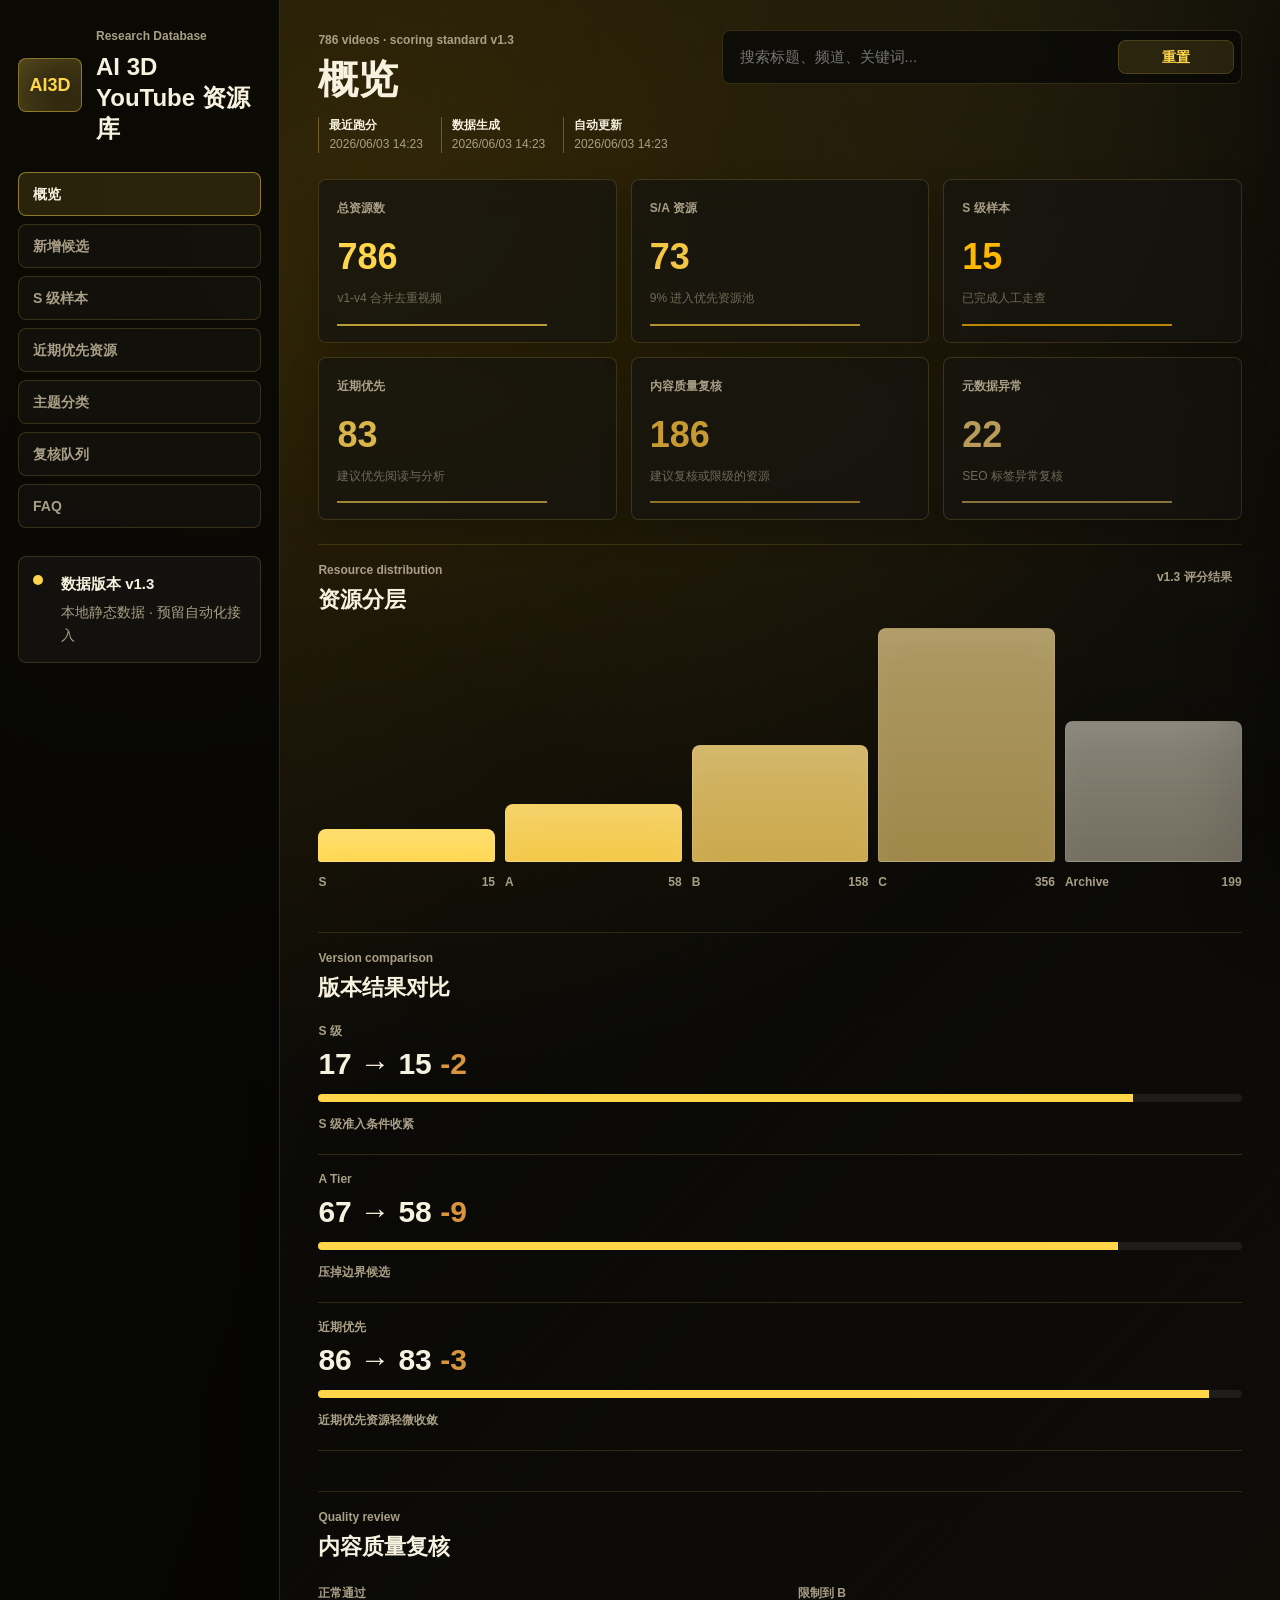
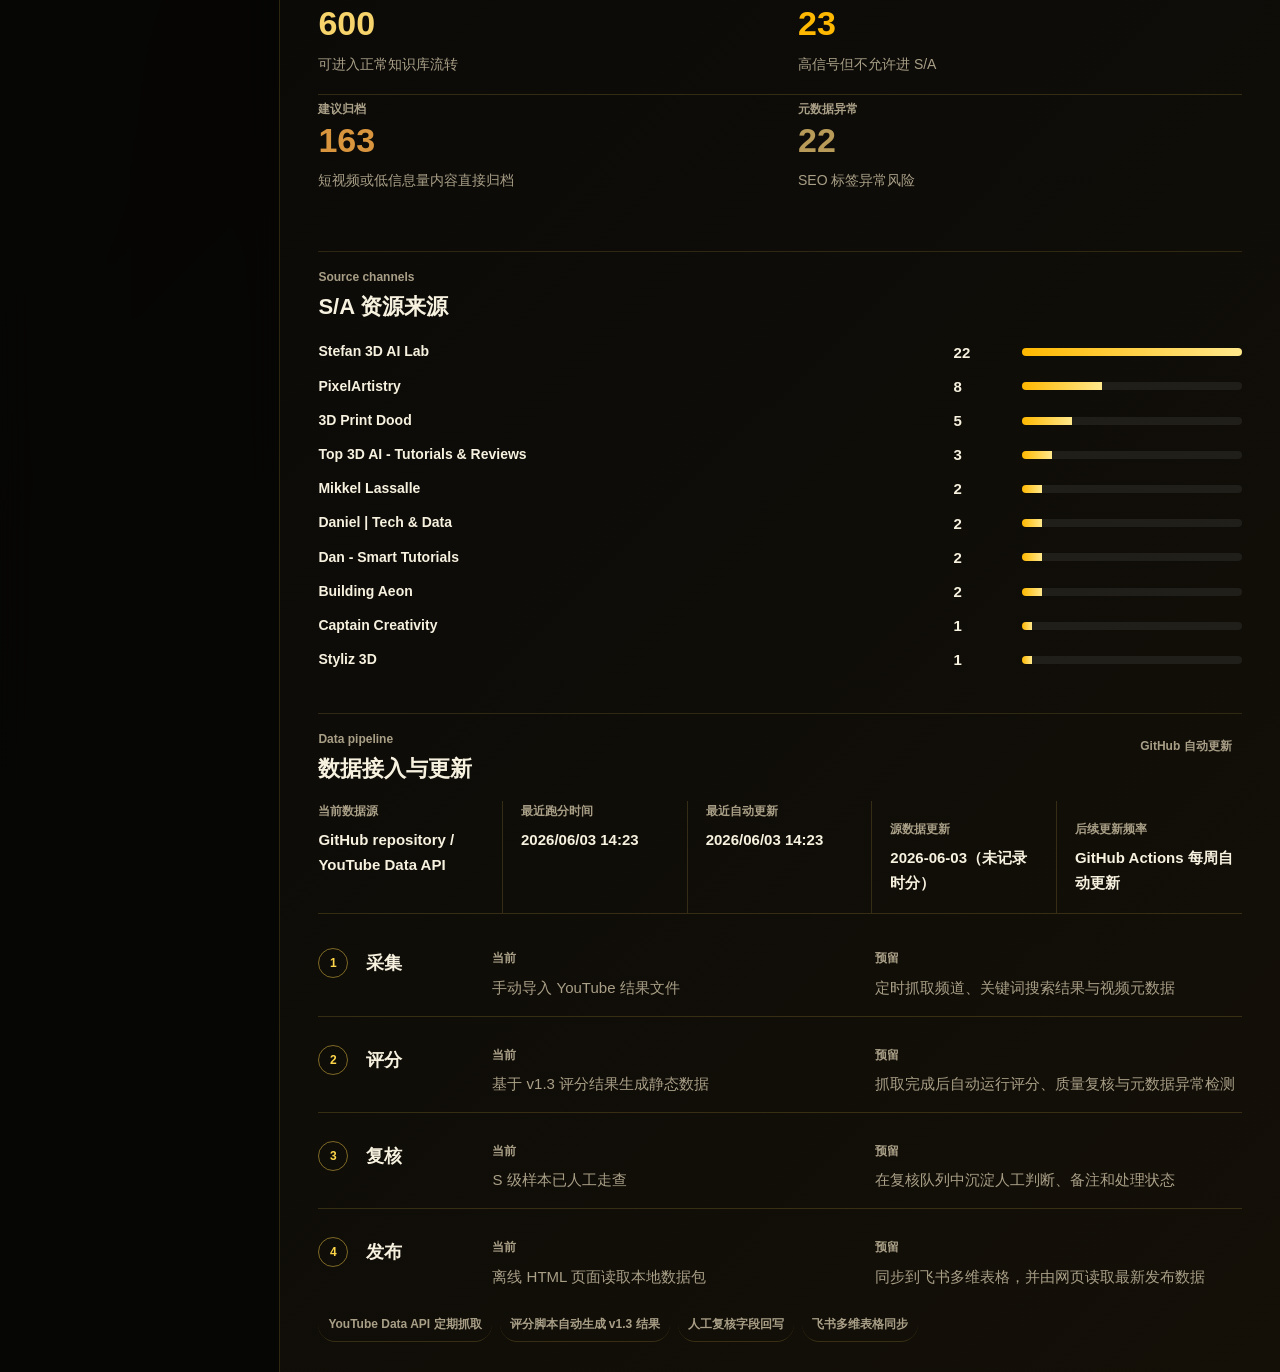
==== commit e4376ad2: "Add files via upload" ====
--- a/deploy-ai3d-youtube-dashboard-v1/index.html
+++ b/deploy-ai3d-youtube-dashboard-v1/index.html
@@ -27,6 +27,7 @@
           <button class="nav-item" data-view="current">近期优先资源</button>
           <button class="nav-item" data-view="map">主题分类</button>
           <button class="nav-item" data-view="review">复核队列</button>
+          <button class="nav-item" data-view="faq">FAQ</button>
         </nav>
 
         <div class="signal-panel">
@@ -197,6 +198,96 @@
           <div class="review-matrix" id="reviewMatrix"></div>
           <div class="card-grid compact-grid" id="reviewGrid"></div>
         </section>
+
+        <section class="view" id="faq">
+          <div class="section-intro">
+            <div>
+              <p class="eyebrow">Product FAQ</p>
+              <h3>常见问题</h3>
+            </div>
+            <span class="chip">AI 3D YouTube 资源库</span>
+          </div>
+
+          <div class="faq-hero">
+            <div>
+              <p class="eyebrow">What this product does</p>
+              <h3>一个持续更新的 AI 3D 视频情报库</h3>
+              <p>它把 YouTube 上和 AI 3D 相关的公开内容整理成可检索、可筛选、可复核的资源库，用于追踪竞品动态、工作流案例、评测内容和市场信号。</p>
+            </div>
+            <div class="faq-status">
+              <span>自动更新</span>
+              <span>机器预筛</span>
+              <span>人工审核草稿</span>
+              <span>GitHub Pages 发布</span>
+            </div>
+          </div>
+
+          <div class="faq-layout">
+            <article class="faq-group">
+              <p class="eyebrow">基础说明</p>
+              <details open>
+                <summary>这个资源库是做什么的？</summary>
+                <p>这是一个面向 AI 3D 领域的 YouTube 资源库，用于持续追踪竞品动态、工作流案例、评测内容、教程资源和市场信号。它不是普通视频收藏夹，而是把视频按相关性、战略价值、主题类别和审核状态进行整理。</p>
+              </details>
+              <details>
+                <summary>资源从哪里来？</summary>
+                <p>当前主要来源是 YouTube Data API。系统会根据预设关键词、频道和主题方向抓取公开视频。后续可以扩展到固定频道追踪、竞品官方渠道、手动指定链接和其他公开来源。</p>
+              </details>
+              <details>
+                <summary>这个网站是否公开？</summary>
+                <p>当前网站通过 GitHub Pages 公开访问。资源来自公开互联网内容，不包含私密视频或内部机密数据。</p>
+              </details>
+            </article>
+
+            <article class="faq-group">
+              <p class="eyebrow">数据与评分</p>
+              <details open>
+                <summary>资源会自动更新吗？</summary>
+                <p>会。当前通过 GitHub Actions 定期运行更新流程，抓取最近一段时间的新视频，补充 metadata、评分和候选状态。数据更新后，GitHub Pages 会自动发布到线上页面。</p>
+              </details>
+              <details>
+                <summary>评分是怎么来的？</summary>
+                <p>每条视频会根据内容相关性、战略价值、市场信号等维度进行自动评分，并初步划分为 S / A / B / C / Archive 等层级。评分用于排序和预筛，不代表最终人工判断。</p>
+              </details>
+              <details>
+                <summary>S 级样本是什么意思？</summary>
+                <p>S 级样本是当前资源库中最值得重点关注的高价值视频，通常具备较强的 AI 3D 相关性、产品或竞品参考价值，或者明确的工作流启发。</p>
+              </details>
+            </article>
+
+            <article class="faq-group">
+              <p class="eyebrow">新增候选与人工审核</p>
+              <details open>
+                <summary>新增候选是什么？</summary>
+                <p>新增候选是自动更新中新发现的视频。系统会先把它们分为“优先确认”“待判断”“低优先观察”“建议归档”等队列，减少人工从零筛选的成本。</p>
+              </details>
+              <details>
+                <summary>每条新增视频都需要人工复核吗？</summary>
+                <p>不需要。人工主要关注“优先确认”和“待判断”两类。低优先观察和建议归档通常可以暂时跳过，只在抽查或专题扩库时再看。</p>
+              </details>
+              <details>
+                <summary>“收录 / 归档 / 待复核”按钮会直接写回数据库吗？</summary>
+                <p>当前不会直接写回 GitHub。按钮会先在浏览器本地生成一份人工审核草稿，你可以导出 JSON，再通过回写流程合并到 manual-review.json。这是为了避免在静态网页中暴露写入权限。</p>
+              </details>
+            </article>
+
+            <article class="faq-group">
+              <p class="eyebrow">运营与后续扩展</p>
+              <details open>
+                <summary>为什么不直接在网页里保存审核结果？</summary>
+                <p>当前网站部署在 GitHub Pages，是静态网页。静态网页不能安全地直接修改 GitHub 仓库。如果要实现一键保存，需要额外接入安全后端，例如 GitHub App、Cloudflare Worker 或飞书多维表格 API。</p>
+              </details>
+              <details>
+                <summary>数据会不会丢失或倒退？</summary>
+                <p>正常自动更新不会主动删除历史资源。后续会加入防倒退保护：如果新一次更新后的总资源数低于上一版，系统将不提交结果，避免误上传或数据覆盖导致资源库回退。</p>
+              </details>
+              <details>
+                <summary>之后会接飞书多维表格吗？</summary>
+                <p>可以。飞书适合作为人工审核、多人协作和状态管理后台。推荐流程是：网页用于浏览和筛选，飞书用于审核回写、备注和多人协作，GitHub Pages 用于对外展示。</p>
+              </details>
+            </article>
+          </div>
+        </section>
       </main>
     </div>
 
